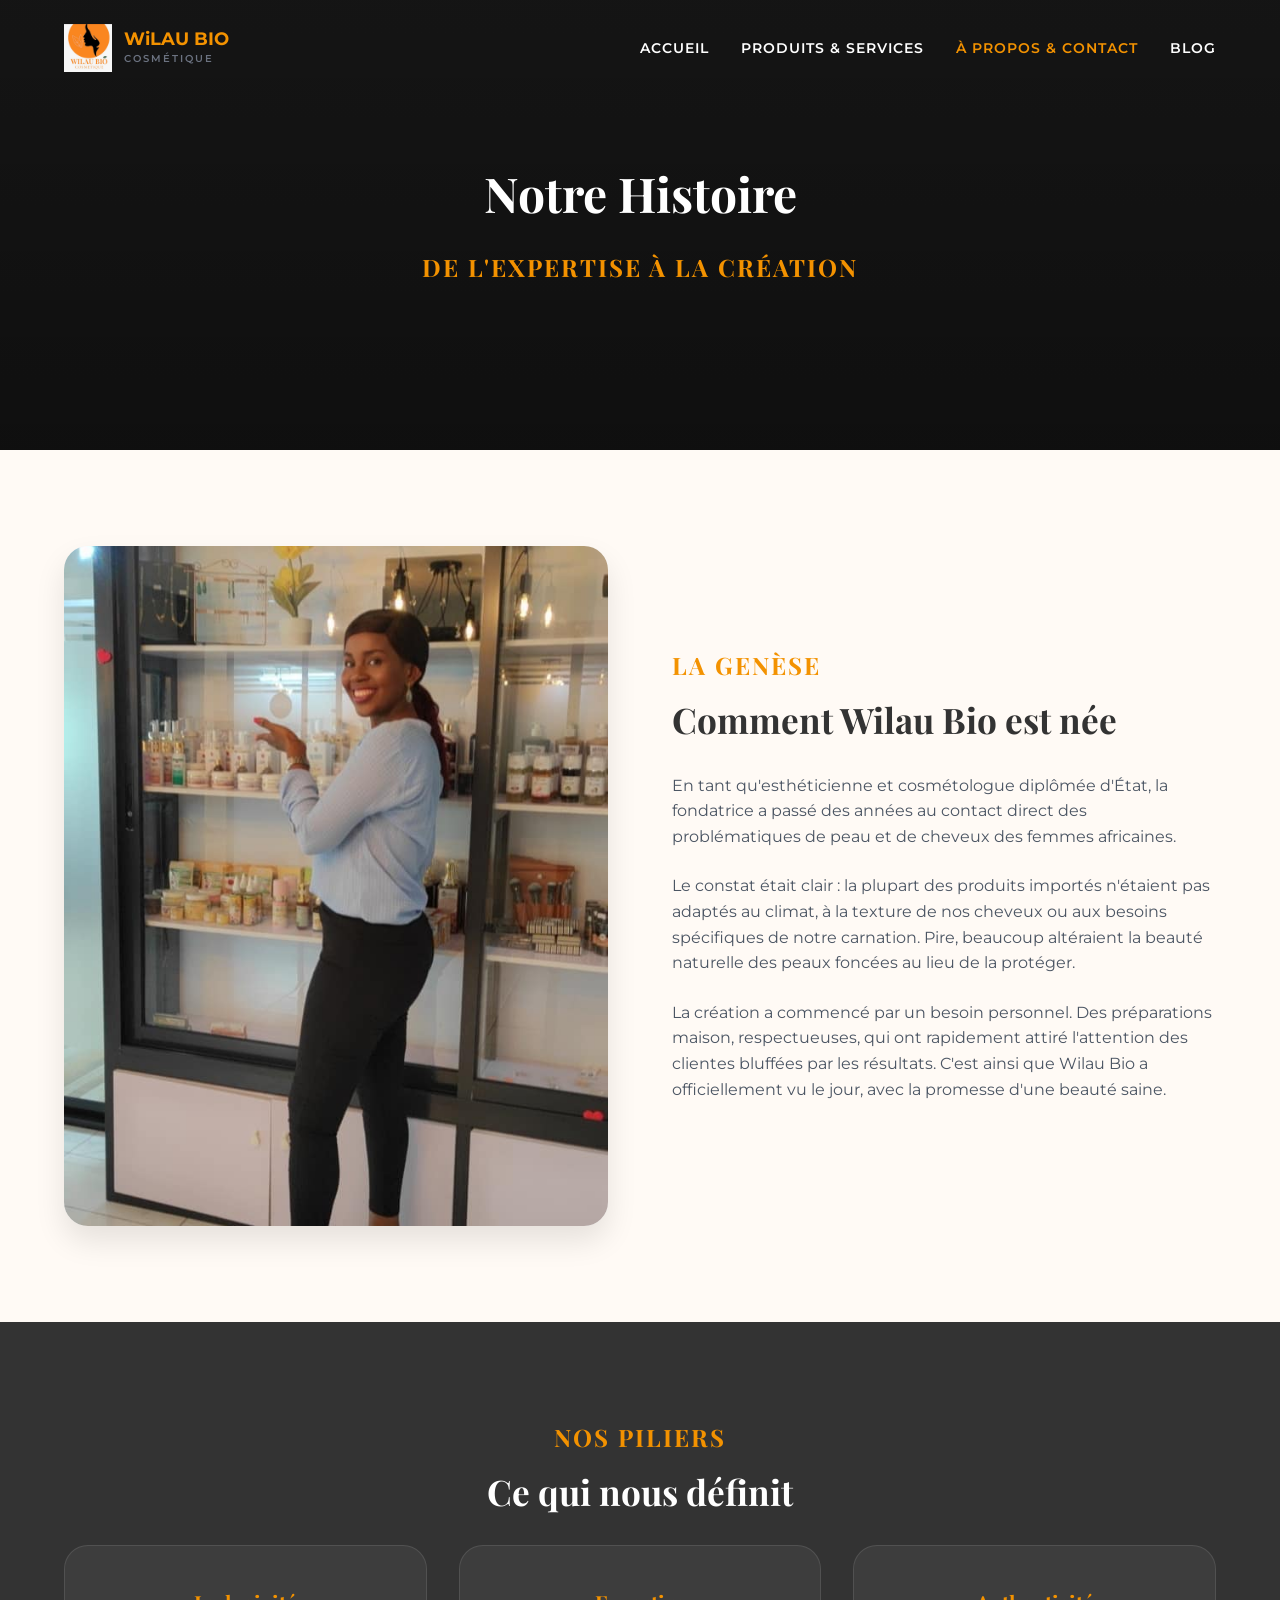
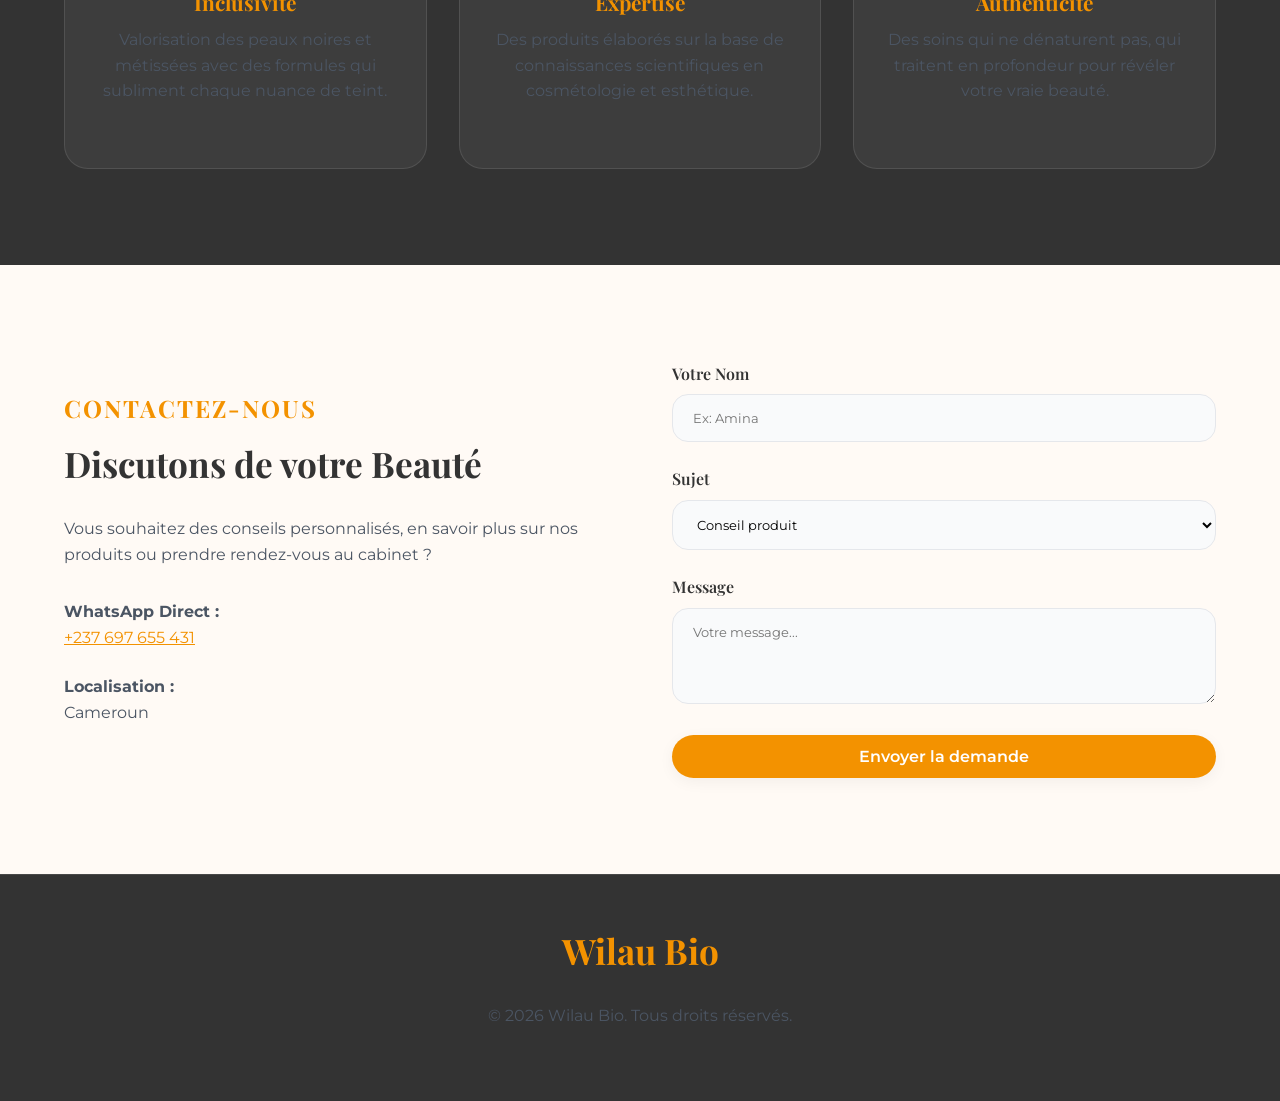
==== a-propos-contact.html @ c9c0312f "feat: refonte globale du design, ajout des bords arrondis et correction de la responsivité" ====
<!DOCTYPE html>
<html lang="fr">
<head>
    <meta charset="UTF-8">
    <meta name="viewport" content="width=device-width, initial-scale=1.0">
    <title>À propos & Contact | Wilau Bio</title>
    <link href="https://fonts.googleapis.com/css2?family=Playfair+Display:ital,wght@0,400;0,600;0,700;1,400&family=Montserrat:wght@300;400;500;600&display=swap" rel="stylesheet">
    <link rel="stylesheet" href="css/style.css">
    <link rel="stylesheet" href="css/responsive.css">
</head>
<body>
    <header class="header" id="header">
        <div class="container nav-container">
         <a href="index.html" class="logo-wrapper">
    <img src="assets/logos/logo wilau.jpg" alt="Logo WiLAU BIO" style="height: 48px; width: auto; object-fit: contain;">
    <div class="logo-text">
        <span class="logo-title">WiLAU BIO</span>
        <span class="logo-subtitle">Cosmétique</span>
    </div>
</a>
            <div class="hamburger" id="hamburger"><span></span><span></span><span></span></div>
            <nav class="nav-menu" id="nav-menu">
                <ul>
                    <li><a href="index.html">Accueil</a></li>
                    <li><a href="produits-services.html">Produits & Services</a></li>
                    <li><a href="a-propos-contact.html" class="active">À propos & Contact</a></li>
                    <li><a href="blog.html">Blog</a></li>
                </ul>
            </nav>
        </div>
    </header>

    <section class="page-banner reveal" style="background-image: linear-gradient(rgba(0,0,0,0.6), rgba(0,0,0,0.7)), url('https://images.unsplash.com/photo-1555820598-c61a5b4f2c05?q=80&w=1920&auto=format&fit=crop');">
        <div class="container center text-light">
            <h1>Notre Histoire</h1>
            <p class="accent-font gold-text">De l'Expertise à la Création</p>
        </div>
    </section>

    <section class="story-section bg-cream section-padding reveal">
        <div class="container split-layout">
            <div class="img-wrapper aspect-portrait">
                <img src="assets/images/wilau imgt.jpg" alt="Préparation de soins cosmétiques">
            </div>
            <div class="text-content">
                <span class="accent-font gold-text">La Genèse</span>
                <h2>Comment Wilau Bio est née</h2>
                <p>En tant qu'esthéticienne et cosmétologue diplômée d'État, la fondatrice a passé des années au contact direct des problématiques de peau et de cheveux des femmes africaines.</p>
                <p>Le constat était clair : la plupart des produits importés n'étaient pas adaptés au climat, à la texture de nos cheveux ou aux besoins spécifiques de notre carnation. Pire, beaucoup altéraient la beauté naturelle des peaux foncées au lieu de la protéger.</p>
                <p>La création a commencé par un besoin personnel. Des préparations maison, respectueuses, qui ont rapidement attiré l'attention des clientes bluffées par les résultats. C'est ainsi que Wilau Bio a officiellement vu le jour, avec la promesse d'une beauté saine.</p>
            </div>
        </div>
    </section>

    <section class="values-section bg-dark text-light section-padding reveal">
        <div class="container">
            <div class="section-header center">
                <span class="accent-font gold-text">Nos Piliers</span>
                <h2>Ce qui nous définit</h2>
            </div>
            <div class="grid-3 center">
                <div class="value-card">
                    <h3 class="gold-text">Inclusivité</h3>
                    <p>Valorisation des peaux noires et métissées avec des formules qui subliment chaque nuance de teint.</p>
                </div>
                <div class="value-card">
                    <h3 class="gold-text">Expertise</h3>
                    <p>Des produits élaborés sur la base de connaissances scientifiques en cosmétologie et esthétique.</p>
                </div>
                <div class="value-card">
                    <h3 class="gold-text">Authenticité</h3>
                    <p>Des soins qui ne dénaturent pas, qui traitent en profondeur pour révéler votre vraie beauté.</p>
                </div>
            </div>
        </div>
    </section>

    <section class="contact-section bg-cream section-padding reveal">
        <div class="container split-layout">
            <div class="text-content">
                <span class="accent-font gold-text">Contactez-nous</span>
                <h2>Discutons de votre Beauté</h2>
                <p>Vous souhaitez des conseils personnalisés, en savoir plus sur nos produits ou prendre rendez-vous au cabinet ?</p>
                
                <div class="contact-info mt-2">
                    <p><strong>WhatsApp Direct :</strong><br>
                    <a href="https://wa.me/237697655431?text=Bonjour%20Wilau%20Bio,%20je%20souhaite%20vous%20contacter%20pour%20en%20savoir%20plus%20sur%20vos%20produits%20et%20services." class="gold-text" target="_blank">+237 697 655 431</a></p>
                    <p><strong>Localisation :</strong><br> Cameroun</p>
                </div>
            </div>
            <div class="contact-form-ui">
                <form action="#" class="premium-form">
                    <div class="form-group">
                        <label for="name">Votre Nom</label>
                        <input type="text" id="name" placeholder="Ex: Amina" required>
                    </div>
                    <div class="form-group">
                        <label for="subject">Sujet</label>
                        <select id="subject">
                            <option>Conseil produit</option>
                            <option>Réservation de soin</option>
                            <option>Partenariat</option>
                        </select>
                    </div>
                    <div class="form-group">
                        <label for="message">Message</label>
                        <textarea id="message" rows="4" placeholder="Votre message..." required></textarea>
                    </div>
                    <button type="submit" class="btn btn-primary full-width">Envoyer la demande</button>
                </form>
            </div>
        </div>
    </section>

    <footer class="footer bg-dark">
        <div class="container center text-light">
            <h2 class="gold-text">Wilau Bio</h2>
            <p>© 2026 Wilau Bio. Tous droits réservés.</p>
        </div>
    </footer>
    <script src="js/main.js"></script>
</body>
</html>
---- css/style.css ----
/* ==========================================================================
   VARIABLES & RESET
   ========================================================================== */
:root {
    --color-dark: #333333;       /* Le gris foncé du nouveau site */
    --color-darker: #1a1a1a;
    --color-cream: #fffaf5;      /* Le fond beige très clair */
    --color-gold: #F39200;       /* L'orange principal WiLAU */
    --color-gold-hover: #e08600; 
    --color-white: #ffffff;
    --color-accent: #D4AF37;     /* Le vrai doré pour certains textes */
    
    --font-heading: 'Playfair Display', serif;
    --font-body: 'Montserrat', sans-serif;
    
    --transition: all 0.3s ease-in-out;
    --shadow-soft: 0 4px 15px rgba(0, 0, 0, 0.05);
    --shadow-strong: 0 15px 30px rgba(0, 0, 0, 0.1);
}

* { margin: 0; padding: 0; box-sizing: border-box; }

body {
    font-family: var(--font-body);
    color: var(--color-dark);
    background-color: var(--color-white);
    line-height: 1.6;
    overflow-x: hidden;
}

/* ==========================================================================
   TYPOGRAPHY & UTILITIES
   ========================================================================== */
h1, h2, h3, h4, .logo { 
    font-family: var(--font-heading); 
    font-weight: 700; 
    text-transform: none; 
    letter-spacing: normal; 
}
h1 { font-size: 3rem; margin-bottom: 1rem; }
h2 { font-size: 2.2rem; margin-bottom: 1.5rem; }
h3 { font-size: 1.3rem; margin-bottom: 0.5rem; }
p { margin-bottom: 1.5rem; font-weight: 400; color: #4b5563; }

.accent-font { 
    font-family: var(--font-heading); 
    font-size: 1.5rem; 
    text-transform: uppercase; 
    font-weight: 700; 
    letter-spacing: 2px; 
    display: block; 
    margin-bottom: 0.5rem; 
    color: var(--color-gold);
}

.gold-text { color: var(--color-gold); }
.text-light { color: var(--color-white); }
.bg-dark { background-color: var(--color-dark); }
.bg-cream { background-color: var(--color-cream); }
.center { text-align: center; }

.mt-1 { margin-top: 1rem; } .mt-2 { margin-top: 2rem; } .mt-3 { margin-top: 3rem; }
.p-2 { padding: 2rem; } .p-3 { padding: 3rem; }
.full-width { width: 100%; }

.container { width: 90%; max-width: 1200px; margin: 0 auto; }
.section-padding { padding: 6rem 0; }
.grid-2 { display: grid; grid-template-columns: repeat(2, 1fr); gap: 3rem; }
.grid-3 { display: grid; grid-template-columns: repeat(3, 1fr); gap: 2rem; }
.split-layout { display: flex; align-items: center; gap: 4rem; }
.split-layout > * { flex: 1; }
.split-layout.reverse { flex-direction: row-reverse; }

/* ==========================================================================
   IMAGE HANDLING (MODERNISÉ : Bords arrondis et ombres)
   ========================================================================== */
.img-wrapper { 
    position: relative; 
    overflow: hidden; 
    background-color: #f8fafc; 
    border-radius: 1.5rem; /* Bords très arrondis */
    box-shadow: var(--shadow-strong); /* Ombre douce et élégante */
}
.img-wrapper img { width: 100%; height: 100%; object-fit: cover; object-position: center; transition: transform 0.8s ease; }
.img-wrapper:hover img { transform: scale(1.05); } /* Zoom au survol */

.aspect-square { aspect-ratio: 1 / 1; }
.aspect-portrait { aspect-ratio: 4 / 5; }
.aspect-landscape { aspect-ratio: 16 / 9; }

/* ==========================================================================
   BUTTONS
   ========================================================================== */
.btn {
    display: inline-block; 
    padding: 12px 32px; 
    font-family: var(--font-body); 
    font-weight: 600;
    text-decoration: none; 
    font-size: 1rem; 
    transition: var(--transition);
    cursor: pointer; 
    border: none; 
    text-align: center;
    border-radius: 9999px; /* Boutons en forme de pilule */
    box-shadow: var(--shadow-soft);
}
.btn.small { padding: 8px 24px; font-size: 0.9rem; }

.btn-primary, .gold-btn { background-color: var(--color-gold); color: var(--color-white); }
.btn-primary:hover, .gold-btn:hover { background-color: var(--color-gold-hover); transform: scale(1.05); box-shadow: var(--shadow-strong); }

.btn-outline { border: 2px solid var(--color-dark); color: var(--color-dark); background: transparent; }
.btn-outline:hover { background-color: var(--color-dark); color: var(--color-white); }
.text-light .btn-outline { border-color: var(--color-white); color: var(--color-white); }
.text-light .btn-outline:hover { background-color: var(--color-white); color: var(--color-dark); }

/* ==========================================================================
   HEADER & NAVIGATION
   ========================================================================== */
.header { position: fixed; top: 0; left: 0; width: 100%; z-index: 1000; padding: 1.5rem 0; transition: var(--transition); background: transparent; }
.header.scrolled { background-color: rgba(255, 255, 255, 0.95); padding: 1rem 0; box-shadow: var(--shadow-soft); backdrop-filter: blur(10px); }
.header.scrolled .logo, .header.scrolled .nav-menu a { color: var(--color-dark); }
body:not(.bg-cream) .header:not(.scrolled) .logo, body:not(.bg-cream) .header:not(.scrolled) .nav-menu a { color: var(--color-white); }
.bg-cream .header:not(.scrolled) .logo, .bg-cream .header:not(.scrolled) .nav-menu a { color: var(--color-dark); }

.nav-container { display: flex; justify-content: space-between; align-items: center; }
.nav-menu ul { list-style: none; display: flex; gap: 2rem; }
.nav-menu a { text-decoration: none; font-size: 0.85rem; text-transform: uppercase; letter-spacing: 1px; transition: var(--transition); font-weight: 600; }
.nav-menu a:hover, .nav-menu a.active { color: var(--color-gold) !important; }

.hamburger { display: none; cursor: pointer; flex-direction: column; gap: 5px; z-index: 1001; }
.hamburger span { display: block; width: 25px; height: 2px; background-color: var(--color-gold); transition: var(--transition); }

/* ==========================================================================
   LOGO WiLAU BIO (Image + Texte)
   ========================================================================== */
.logo-wrapper { display: flex; align-items: center; gap: 12px; text-decoration: none; }
.logo-text { display: flex; flex-direction: column; justify-content: center; }
.logo-title { font-family: var(--font-body); font-weight: 700; font-size: 1.125rem; line-height: 1; color: var(--color-gold); }
.logo-subtitle { font-family: var(--font-body); font-size: 10px; text-transform: uppercase; letter-spacing: 0.2em; color: #6b7280; font-weight: 600; margin-top: 3px; }

/* ==========================================================================
   SECTIONS & CARDS (MODERNISÉES)
   ========================================================================== */
.hero, .page-banner { position: relative; display: flex; align-items: center; min-height: 100vh; background-color: var(--color-dark); overflow: hidden; }
.page-banner { min-height: 50vh; justify-content: center; background-size: cover; background-position: center; }

.hero-content { 
    width: 50%; 
    max-width: 50%; 
    padding: 0 5%; 
    z-index: 2; 
}
.hero-content h1, .hero-content p { color: var(--color-white); }
.hero-buttons { display: flex; gap: 1rem; margin-top: 2rem; }
.hero-image { position: absolute; right: 0; top: 0; width: 50%; height: 100%; border-radius: 0; }

/* Style des cartes Produits et Blog */
.product-card, .blog-card.full-shadow { 
    background: var(--color-white); 
    padding-bottom: 1.5rem; 
    text-align: center; 
    box-shadow: var(--shadow-soft); 
    transition: var(--transition); 
    border-radius: 1.5rem; /* Arrondis de la carte complète */
    overflow: hidden; /* Empêche l'image de déborder */
}
.product-card:hover, .blog-card.full-shadow:hover { 
    transform: translateY(-10px); 
    box-shadow: var(--shadow-strong); 
}
/* Annule l'arrondi en bas de l'image pour qu'elle s'intègre parfaitement à la carte */
.product-card .img-wrapper, .blog-card.full-shadow .img-wrapper { border-radius: 0; box-shadow: none; }
.product-info { padding: 1.5rem 1.5rem 0; }

/* Cartes des avis (Témoignages) */
.testimonial-card { 
    padding: 2.5rem; 
    background: var(--color-white);
    border-radius: 1.5rem;
    box-shadow: var(--shadow-soft);
    position: relative; 
    border: none;
}
.testimonial-card.with-img { padding: 0; border: none; background: transparent; box-shadow: none; }
.quote-icon { font-size: 4rem; font-family: var(--font-heading); line-height: 0; position: absolute; top: 40px; left: 20px; opacity: 0.15; color: var(--color-gold); }
.client-info h4 { margin-top: 1.5rem; font-size: 1rem; color: var(--color-gold); }
.client-info span { font-size: 0.8rem; font-style: normal; text-transform: uppercase; letter-spacing: 1px; color: #6b7280; }

/* Cartes de valeurs (sur fond noir) */
.value-card {
    background: rgba(255, 255, 255, 0.05); 
    padding: 2.5rem 1.5rem;
    border-radius: 1.5rem;
    border: 1px solid rgba(255, 255, 255, 0.1);
    transition: var(--transition);
}
.value-card:hover { background: rgba(255, 255, 255, 0.1); transform: translateY(-10px); }

/* Divers */
.cta-section { background-image: linear-gradient(rgba(10,10,10,0.8), rgba(10,10,10,0.8)), url('https://images.unsplash.com/photo-1512496015851-a90fb38ba796?q=80&w=1920&auto=format&fit=crop'); background-attachment: fixed; background-size: cover; background-position: center; }
.footer { padding: 3rem 0; border-top: 1px solid rgba(255,255,255,0.1); }
.reveal { opacity: 0; transform: translateY(40px); transition: opacity 0.8s ease-out, transform 0.8s ease-out; }
.reveal.active { opacity: 1; transform: translateY(0); }

/* ==========================================================================
   FORMULAIRE
   ========================================================================== */
.premium-form .form-group { margin-bottom: 1.5rem; text-align: left; }
.premium-form label { display: block; margin-bottom: 0.5rem; font-family: var(--font-heading); font-size: 1rem; font-weight: 600; color: var(--color-dark); }
.premium-form input, .premium-form select, .premium-form textarea { width: 100%; padding: 15px 20px; border: 1px solid #e5e7eb; border-radius: 1rem; background: #f9fafb; font-family: var(--font-body); transition: var(--transition); }
.premium-form input:focus, .premium-form textarea:focus { border-color: var(--color-gold); box-shadow: 0 0 0 3px rgba(243, 146, 0, 0.2); outline: none; background: var(--color-white); }
---- css/responsive.css ----
/* ==========================================================================
   RESPONSIVE DESIGN (Tablets & Mobiles)
   ========================================================================== */

/* Tablets */
@media (max-width: 992px) {
    .split-layout, .split-layout.reverse { flex-direction: column; text-align: center; }
    .split-layout .img-wrapper { width: 100%; }
    
    .grid-3 { grid-template-columns: repeat(2, 1fr); }
    .hero { min-height: 80vh; flex-direction: column; justify-content: center; text-align: center; }
    .hero-image { 
    position: absolute; 
    right: 0; 
    top: 0; 
    width: 50%; 
    height: 100%; 
    border-radius: 4rem 0 0 4rem; /* Gros arrondi très élégant uniquement du côté gauche */
    box-shadow: -15px 0 30px rgba(0, 0, 0, 0.3); /* Ombre qui donne du relief sur la partie noire */
}
    .hero-content { padding: 3rem 5%; }
    .hero-buttons { justify-content: center; }
}

/* Mobiles */
@media (max-width: 768px) {
    h1 { font-size: 2.2rem; }
    h2 { font-size: 1.8rem; }
    .accent-font { font-size: 2rem; }
    .section-padding { padding: 4rem 0; }

    .grid-2, .grid-3 { grid-template-columns: 1fr; gap: 2rem; }

    .hero-buttons { flex-direction: column; }
    
    /* Mobile Menu */
    .hamburger { display: flex; }
    .nav-menu { position: fixed; top: 0; right: -100%; width: 80%; max-width: 300px; height: 100vh; background-color: var(--color-dark); padding-top: 8rem; transition: var(--transition); box-shadow: -5px 0 15px rgba(0,0,0,0.5); }
    .nav-menu.active { right: 0; }
    .nav-menu ul { flex-direction: column; align-items: center; gap: 2rem; }
    .nav-menu a { color: var(--color-white) !important; font-size: 1.1rem; }

    /* Hamburger Animation */
    .hamburger.active span:nth-child(1) { transform: translateY(7px) rotate(45deg); }
    .hamburger.active span:nth-child(2) { opacity: 0; }
    .hamburger.active span:nth-child(3) { transform: translateY(-7px) rotate(-45deg); }
    
    /* Ensure header background handles mobile menu visibility */
    .header .logo { position: relative; z-index: 1002; }
    .header .hamburger { position: relative; z-index: 1002; }
}/* Tablets */
@media (max-width: 992px) {
    /* Garde tes autres règles existantes ici (comme .split-layout, .grid-3, etc.) */
    
    /* NOUVEAU CODE POUR L'EN-TÊTE (HERO) */
    .hero { 
        min-height: auto; 
        flex-direction: column; 
    }
    .hero-image { 
        position: relative; 
        width: 100%; 
        height: 50vh; 
        order: -1; 
        border-radius: 0 0 2rem 2rem; /* Bel arrondi en bas pour mobile */
        box-shadow: none;
    }
    .hero-content { 
        width: 100%; 
        max-width: 100%; /* Force le texte à prendre toute la largeur sur mobile */
        padding: 3rem 5% 5rem 5%; 
        text-align: center; 
    }
    .hero-buttons { 
        justify-content: center; 
    }
}
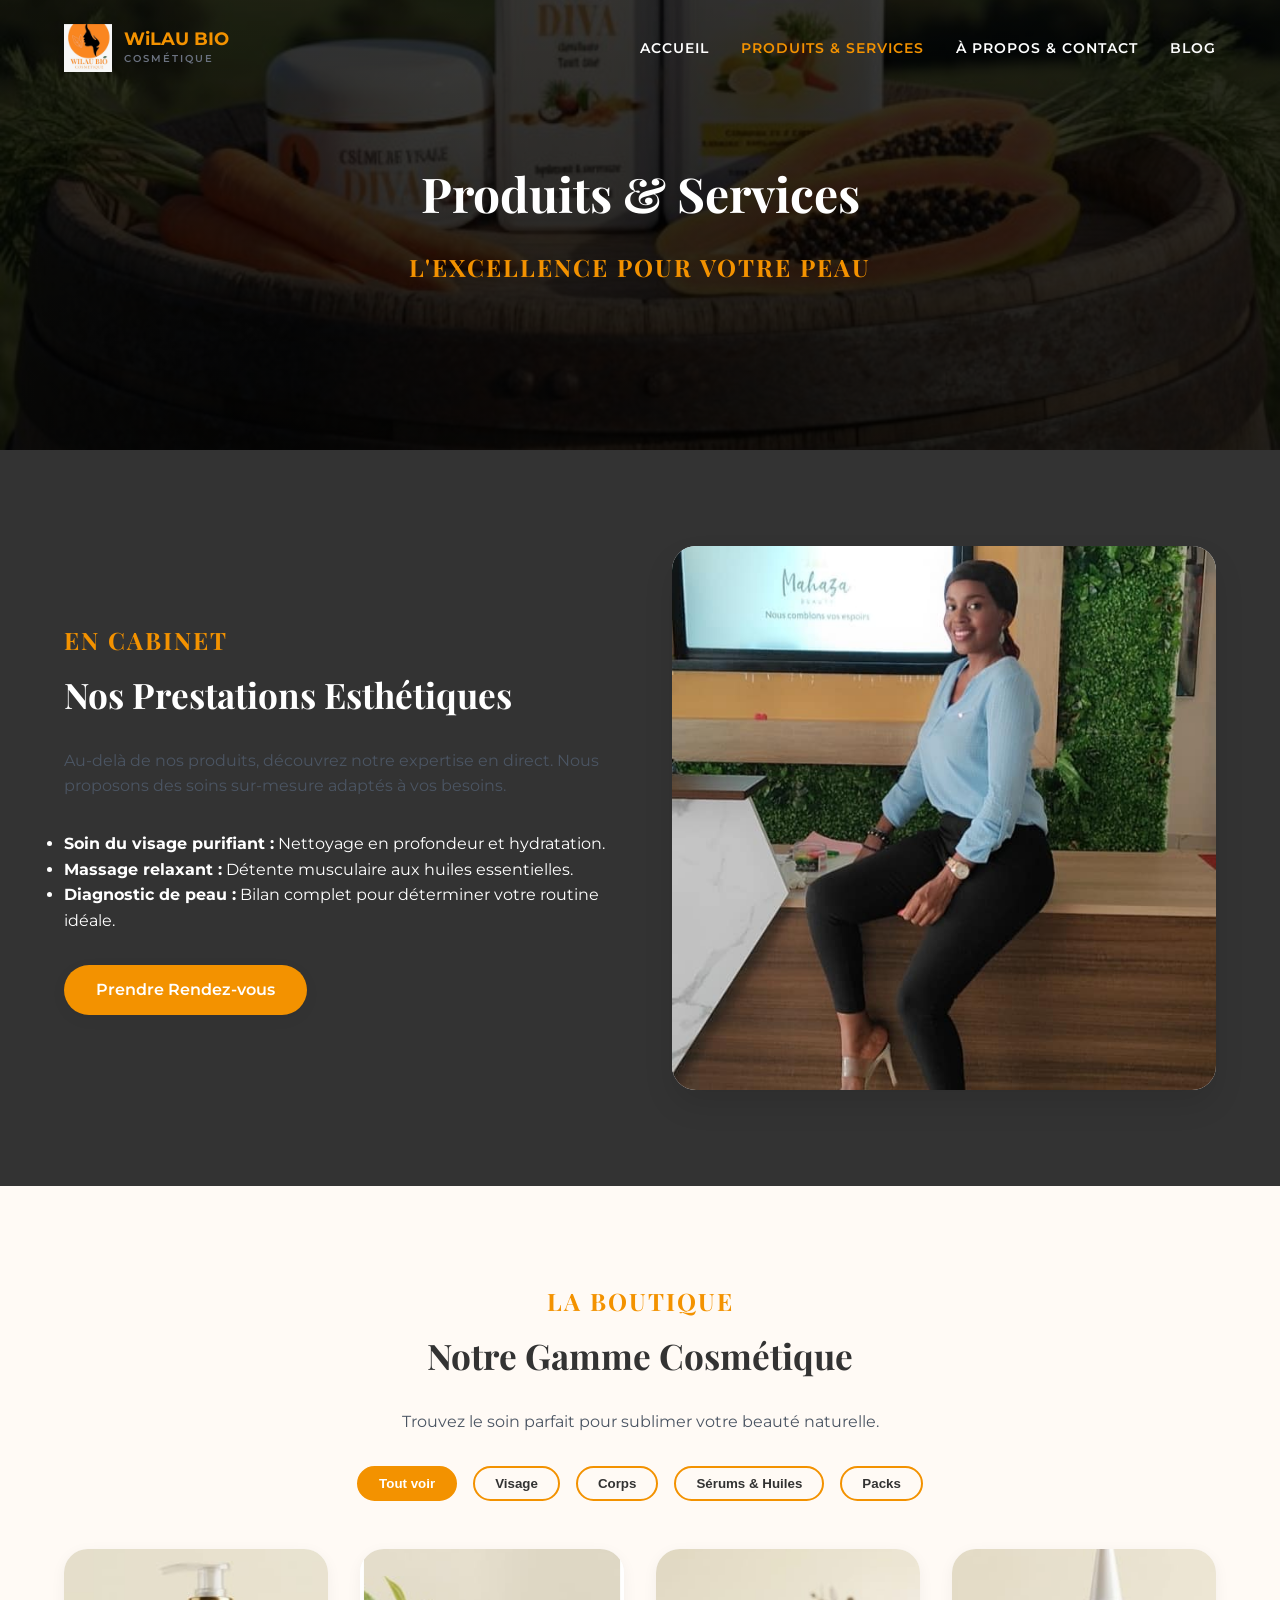
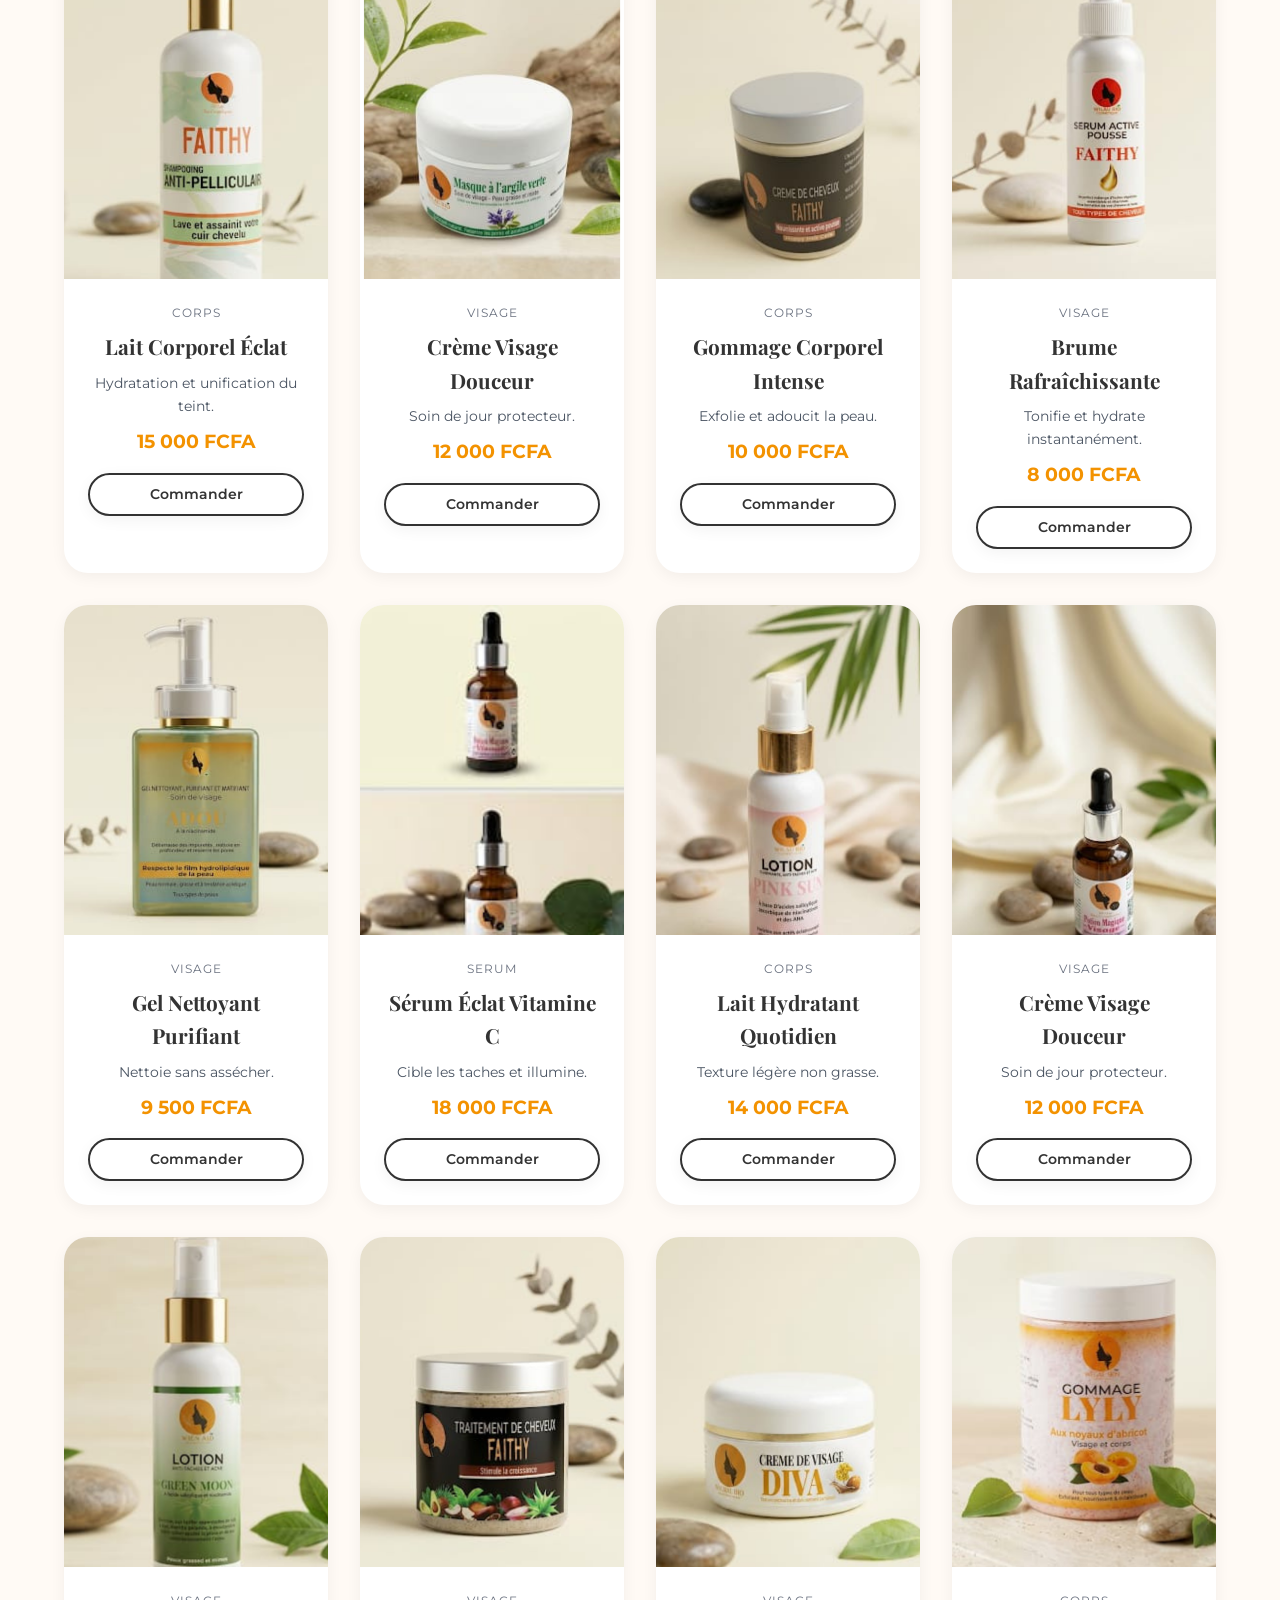
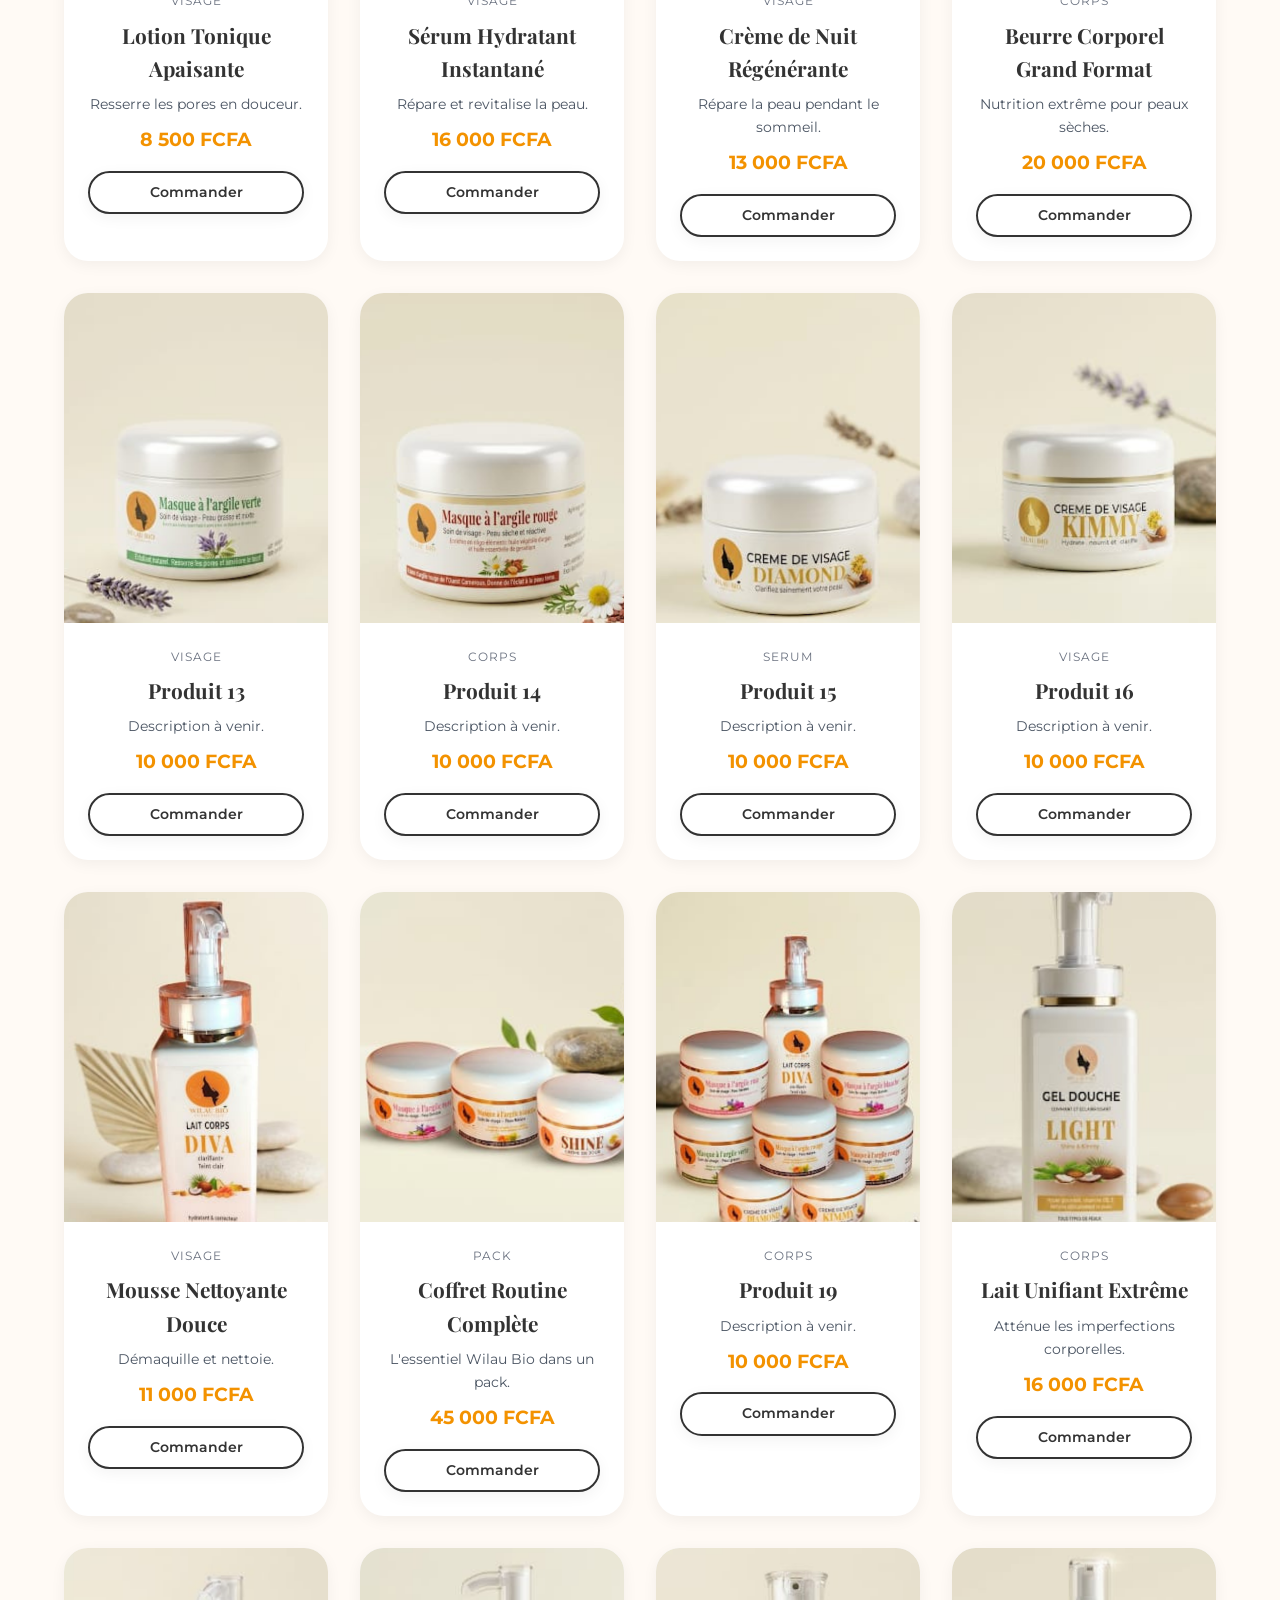
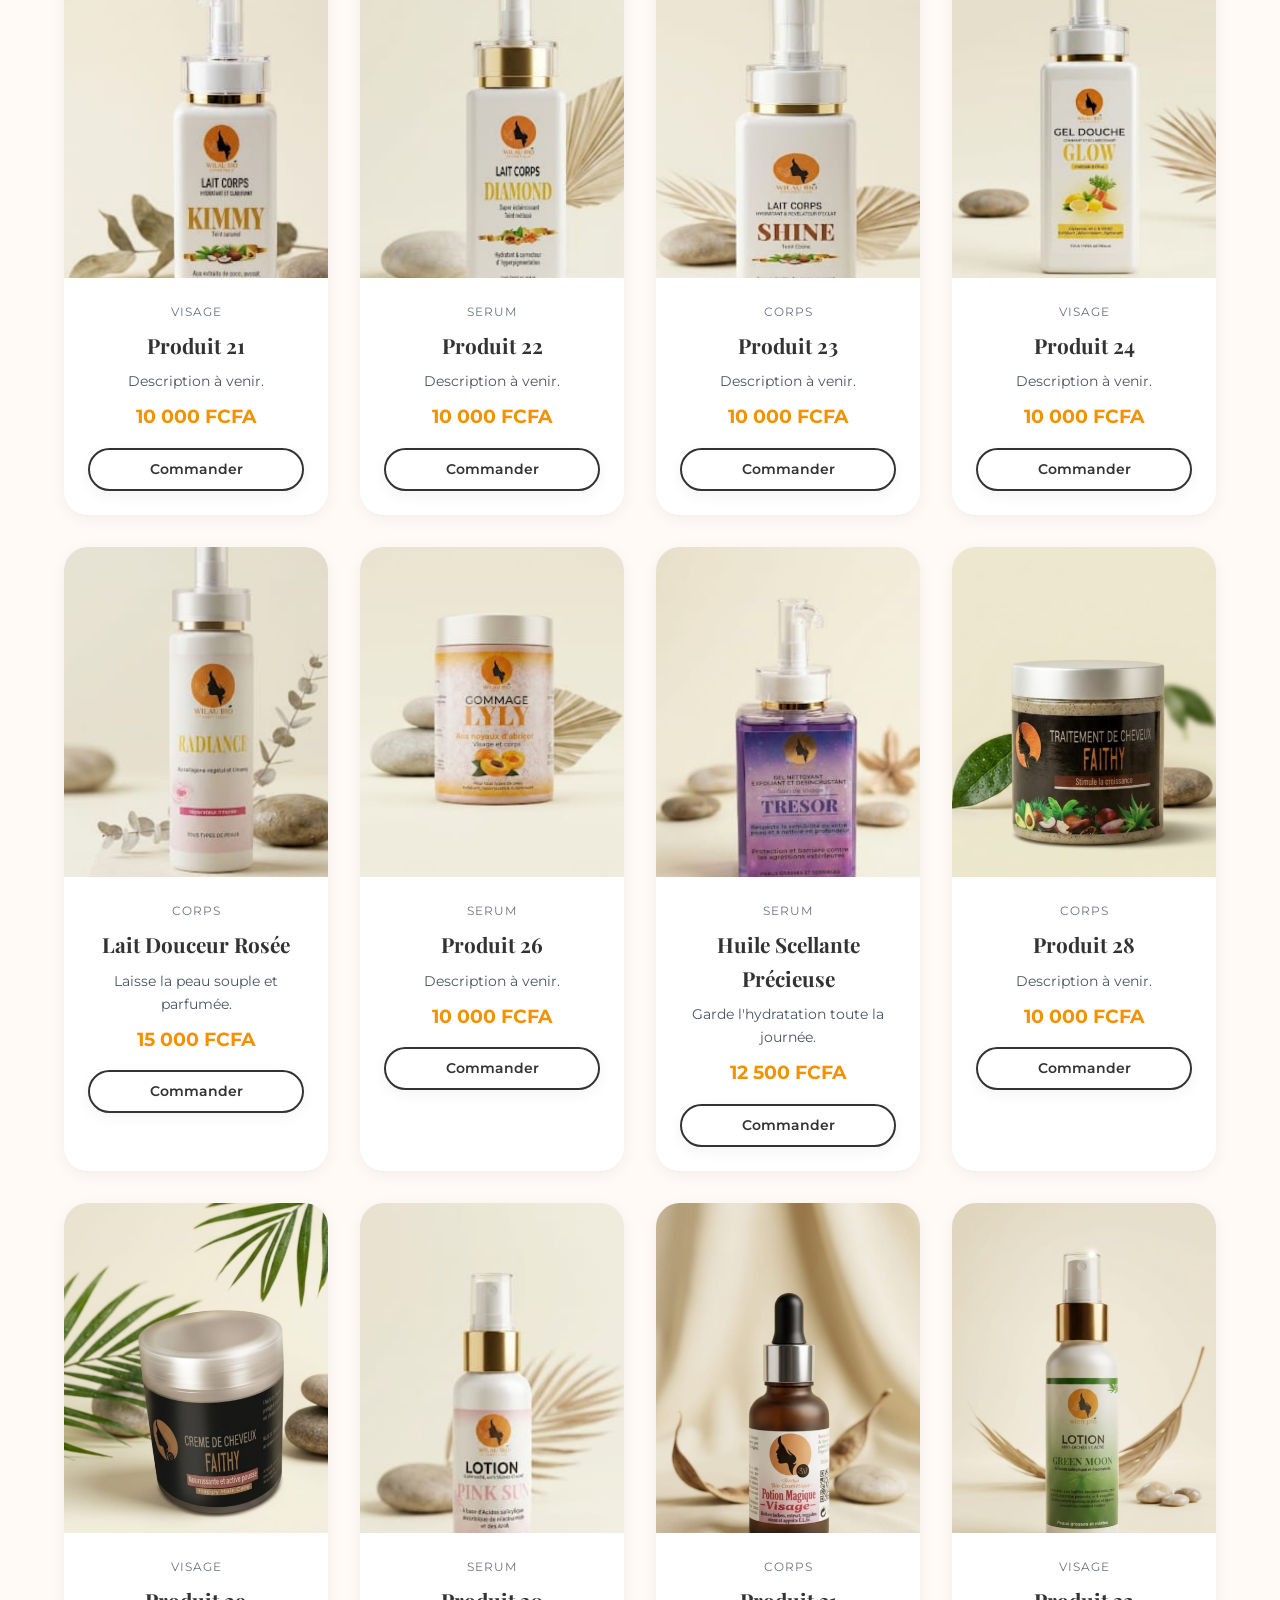
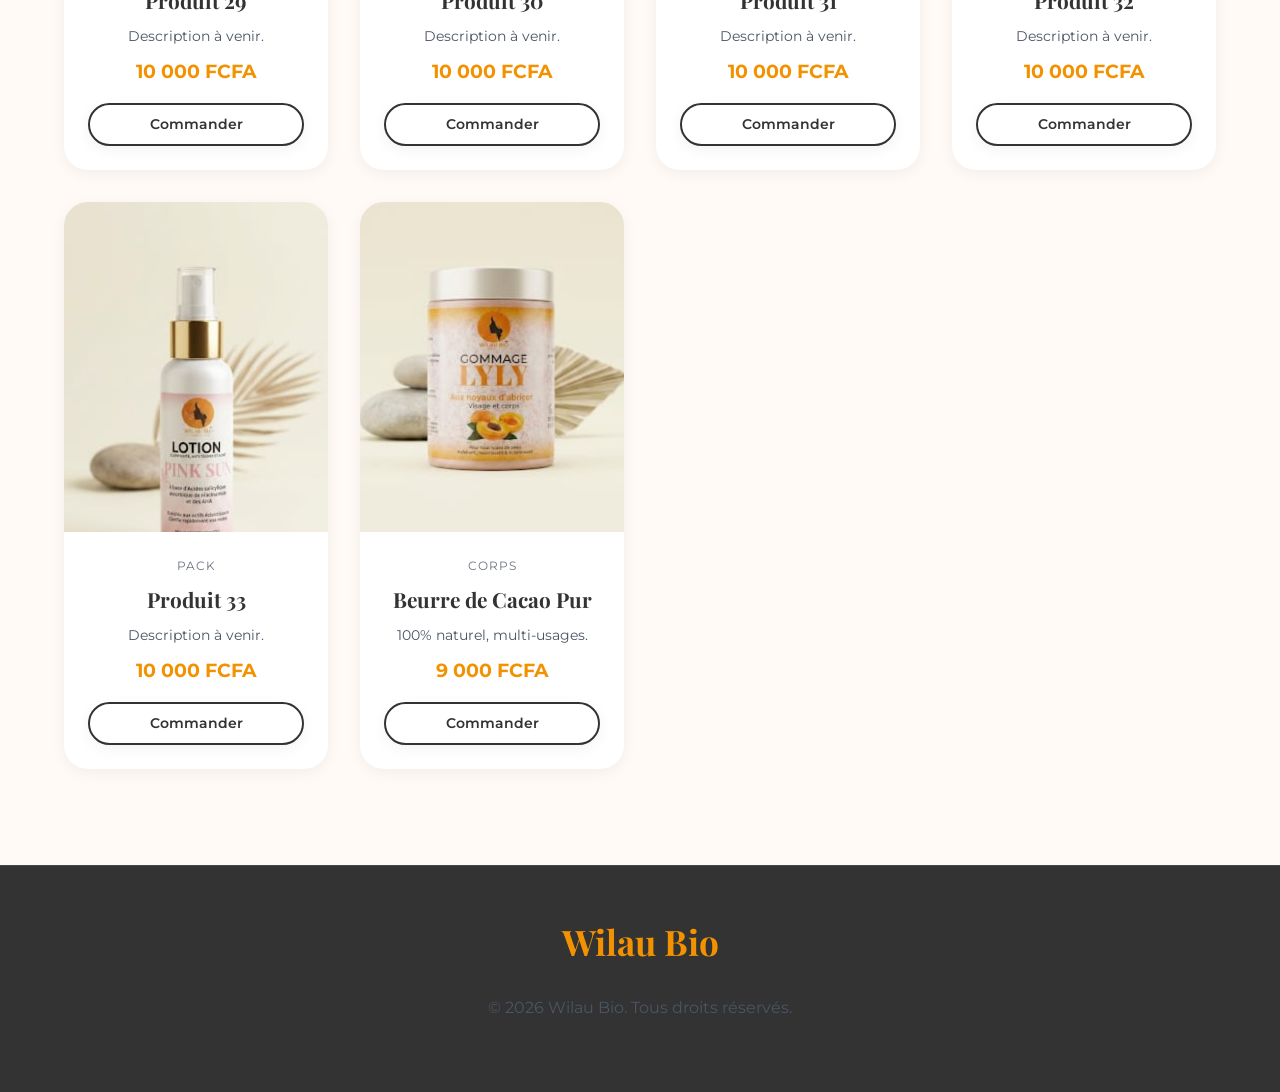
==== commit ec14b683: "Version 2.0 : Intégration complète du site Wilau Bio et catalogue dynamique" ====
--- a/a-propos-contact.html
+++ b/a-propos-contact.html
@@ -3,7 +3,7 @@
 <head>
     <meta charset="UTF-8">
     <meta name="viewport" content="width=device-width, initial-scale=1.0">
-    <title>À propos & Contact | Wilau Bio</title>
+    <title>Produits & Services | Wilau Bio</title>
     <link href="https://fonts.googleapis.com/css2?family=Playfair+Display:ital,wght@0,400;0,600;0,700;1,400&family=Montserrat:wght@300;400;500;600&display=swap" rel="stylesheet">
     <link rel="stylesheet" href="css/style.css">
     <link rel="stylesheet" href="css/responsive.css">
@@ -11,104 +11,69 @@
 <body>
     <header class="header" id="header">
         <div class="container nav-container">
-         <a href="index.html" class="logo-wrapper">
-    <img src="assets/logos/logo wilau.jpg" alt="Logo WiLAU BIO" style="height: 48px; width: auto; object-fit: contain;">
-    <div class="logo-text">
-        <span class="logo-title">WiLAU BIO</span>
-        <span class="logo-subtitle">Cosmétique</span>
-    </div>
-</a>
+            <a href="index.html" class="logo-wrapper">
+                <img src="assets/logos/logo wilau.jpg" alt="Logo WiLAU BIO" style="height: 48px; width: auto; object-fit: contain;">
+                <div class="logo-text">
+                    <span class="logo-title">WiLAU BIO</span>
+                    <span class="logo-subtitle">Cosmétique</span>
+                </div>
+            </a>
             <div class="hamburger" id="hamburger"><span></span><span></span><span></span></div>
             <nav class="nav-menu" id="nav-menu">
                 <ul>
                     <li><a href="index.html">Accueil</a></li>
-                    <li><a href="produits-services.html">Produits & Services</a></li>
-                    <li><a href="a-propos-contact.html" class="active">À propos & Contact</a></li>
+                    <li><a href="produit-services.html" class="active">Produits & Services</a></li>
+                    <li><a href="a-propos-contact.html">À propos & Contact</a></li>
                     <li><a href="blog.html">Blog</a></li>
                 </ul>
             </nav>
         </div>
     </header>
 
-    <section class="page-banner reveal" style="background-image: linear-gradient(rgba(0,0,0,0.6), rgba(0,0,0,0.7)), url('https://images.unsplash.com/photo-1555820598-c61a5b4f2c05?q=80&w=1920&auto=format&fit=crop');">
+    <section class="page-banner reveal" style="background-image: linear-gradient(rgba(0,0,0,0.6), rgba(0,0,0,0.6)), url('assets/images/wilau img 5.jpg');">
         <div class="container center text-light">
-            <h1>Notre Histoire</h1>
-            <p class="accent-font gold-text">De l'Expertise à la Création</p>
+            <h1>Produits & Services</h1>
+            <p class="accent-font gold-text">L'Excellence pour votre Peau</p>
         </div>
     </section>
 
-    <section class="story-section bg-cream section-padding reveal">
+    <section class="services-block bg-dark text-light section-padding reveal">
         <div class="container split-layout">
-            <div class="img-wrapper aspect-portrait">
-                <img src="assets/images/wilau imgt.jpg" alt="Préparation de soins cosmétiques">
+            <div class="text-content">
+                <span class="accent-font gold-text">En Cabinet</span>
+                <h2>Nos Prestations Esthétiques</h2>
+                <p>Au-delà de nos produits, découvrez notre expertise en direct. Nous proposons des soins sur-mesure adaptés à vos besoins.</p>
+                <ul class="services-list mt-2">
+                    <li><strong>Soin du visage purifiant :</strong> Nettoyage en profondeur et hydratation.</li>
+                    <li><strong>Massage relaxant :</strong> Détente musculaire aux huiles essentielles.</li>
+                    <li><strong>Diagnostic de peau :</strong> Bilan complet pour déterminer votre routine idéale.</li>
+                </ul>
+                <a href="https://wa.me/237697655431?text=Bonjour%20Wilau%20Bio,%20je%20souhaite%20r%C3%A9server%20un%20soin%20en%20cabinet." target="_blank" class="btn btn-primary gold-btn mt-2">Prendre Rendez-vous</a>
             </div>
-            <div class="text-content">
-                <span class="accent-font gold-text">La Genèse</span>
-                <h2>Comment Wilau Bio est née</h2>
-                <p>En tant qu'esthéticienne et cosmétologue diplômée d'État, la fondatrice a passé des années au contact direct des problématiques de peau et de cheveux des femmes africaines.</p>
-                <p>Le constat était clair : la plupart des produits importés n'étaient pas adaptés au climat, à la texture de nos cheveux ou aux besoins spécifiques de notre carnation. Pire, beaucoup altéraient la beauté naturelle des peaux foncées au lieu de la protéger.</p>
-                <p>La création a commencé par un besoin personnel. Des préparations maison, respectueuses, qui ont rapidement attiré l'attention des clientes bluffées par les résultats. C'est ainsi que Wilau Bio a officiellement vu le jour, avec la promesse d'une beauté saine.</p>
+            <div class="img-wrapper aspect-square">
+                <img src="assets/images/wilau timg.jpg" alt="Soins en cabinet">
             </div>
         </div>
     </section>
 
-    <section class="values-section bg-dark text-light section-padding reveal">
+    <section class="products-catalog bg-cream section-padding">
         <div class="container">
             <div class="section-header center">
-                <span class="accent-font gold-text">Nos Piliers</span>
-                <h2>Ce qui nous définit</h2>
+                <span class="accent-font gold-text">La Boutique</span>
+                <h2>Notre Gamme Cosmétique</h2>
+                <p>Trouvez le soin parfait pour sublimer votre beauté naturelle.</p>
             </div>
-            <div class="grid-3 center">
-                <div class="value-card">
-                    <h3 class="gold-text">Inclusivité</h3>
-                    <p>Valorisation des peaux noires et métissées avec des formules qui subliment chaque nuance de teint.</p>
-                </div>
-                <div class="value-card">
-                    <h3 class="gold-text">Expertise</h3>
-                    <p>Des produits élaborés sur la base de connaissances scientifiques en cosmétologie et esthétique.</p>
-                </div>
-                <div class="value-card">
-                    <h3 class="gold-text">Authenticité</h3>
-                    <p>Des soins qui ne dénaturent pas, qui traitent en profondeur pour révéler votre vraie beauté.</p>
-                </div>
+
+            <div class="filters center mt-2" id="product-filters">
+                <button class="filter-btn active" data-filter="all">Tout voir</button>
+                <button class="filter-btn" data-filter="visage">Visage</button>
+                <button class="filter-btn" data-filter="corps">Corps</button>
+                <button class="filter-btn" data-filter="serum">Sérums & Huiles</button>
+                <button class="filter-btn" data-filter="pack">Packs</button>
             </div>
-        </div>
-    </section>
 
-    <section class="contact-section bg-cream section-padding reveal">
-        <div class="container split-layout">
-            <div class="text-content">
-                <span class="accent-font gold-text">Contactez-nous</span>
-                <h2>Discutons de votre Beauté</h2>
-                <p>Vous souhaitez des conseils personnalisés, en savoir plus sur nos produits ou prendre rendez-vous au cabinet ?</p>
-                
-                <div class="contact-info mt-2">
-                    <p><strong>WhatsApp Direct :</strong><br>
-                    <a href="https://wa.me/237697655431?text=Bonjour%20Wilau%20Bio,%20je%20souhaite%20vous%20contacter%20pour%20en%20savoir%20plus%20sur%20vos%20produits%20et%20services." class="gold-text" target="_blank">+237 697 655 431</a></p>
-                    <p><strong>Localisation :</strong><br> Cameroun</p>
-                </div>
-            </div>
-            <div class="contact-form-ui">
-                <form action="#" class="premium-form">
-                    <div class="form-group">
-                        <label for="name">Votre Nom</label>
-                        <input type="text" id="name" placeholder="Ex: Amina" required>
-                    </div>
-                    <div class="form-group">
-                        <label for="subject">Sujet</label>
-                        <select id="subject">
-                            <option>Conseil produit</option>
-                            <option>Réservation de soin</option>
-                            <option>Partenariat</option>
-                        </select>
-                    </div>
-                    <div class="form-group">
-                        <label for="message">Message</label>
-                        <textarea id="message" rows="4" placeholder="Votre message..." required></textarea>
-                    </div>
-                    <button type="submit" class="btn btn-primary full-width">Envoyer la demande</button>
-                </form>
-            </div>
+            <div class="grid-4 mt-3" id="products-grid"></div>
+            
         </div>
     </section>
 
@@ -118,6 +83,7 @@
             <p>© 2026 Wilau Bio. Tous droits réservés.</p>
         </div>
     </footer>
+
     <script src="js/main.js"></script>
 </body>
 </html>
--- a/css/style.css
+++ b/css/style.css
@@ -199,7 +199,22 @@
 .value-card:hover { background: rgba(255, 255, 255, 0.1); transform: translateY(-10px); }
 
 /* Divers */
-.cta-section { background-image: linear-gradient(rgba(10,10,10,0.8), rgba(10,10,10,0.8)), url('https://images.unsplash.com/photo-1512496015851-a90fb38ba796?q=80&w=1920&auto=format&fit=crop'); background-attachment: fixed; background-size: cover; background-position: center; }
+.cta-section { 
+    /* 1. Ajoute le nom de ton image entre les guillemets ci-dessous */
+    background-image: linear-gradient(rgba(0, 0, 0, 0.6), rgba(0, 0, 0, 0.6)), url("assets/images/wilau img 1.jpg"); 
+    
+    background-attachment: fixed; 
+    background-size: cover; 
+    background-position: center;
+    padding: 100px 0; /* Ajoute un peu d'espace pour voir l'image */
+    color: #ffffff;   /* Force le texte en blanc */
+    text-align: center;
+}
+
+/* Force aussi le paragraphe qui était gris dans ta capture */
+.cta-section p {
+    color: #ffffff !important;
+}
 .footer { padding: 3rem 0; border-top: 1px solid rgba(255,255,255,0.1); }
 .reveal { opacity: 0; transform: translateY(40px); transition: opacity 0.8s ease-out, transform 0.8s ease-out; }
 .reveal.active { opacity: 1; transform: translateY(0); }
@@ -210,4 +225,110 @@
 .premium-form .form-group { margin-bottom: 1.5rem; text-align: left; }
 .premium-form label { display: block; margin-bottom: 0.5rem; font-family: var(--font-heading); font-size: 1rem; font-weight: 600; color: var(--color-dark); }
 .premium-form input, .premium-form select, .premium-form textarea { width: 100%; padding: 15px 20px; border: 1px solid #e5e7eb; border-radius: 1rem; background: #f9fafb; font-family: var(--font-body); transition: var(--transition); }
-.premium-form input:focus, .premium-form textarea:focus { border-color: var(--color-gold); box-shadow: 0 0 0 3px rgba(243, 146, 0, 0.2); outline: none; background: var(--color-white); }+.premium-form input:focus, .premium-form textarea:focus { border-color: var(--color-gold); box-shadow: 0 0 0 3px rgba(243, 146, 0, 0.2); outline: none; background: var(--color-white); }
+/* ==========================================================================
+   BANNER - NOTRE HISTOIRE
+   ========================================================================== */
+.notre-histoire {
+    color: var(--color-white);
+}
+
+.notre-histoire h1 {
+    color: var(--color-white);
+}
+
+.notre-histoire p {
+    color: var(--color-white);
+}
+
+/* Style du bandeau */
+.page-banner {
+    position: relative;
+    display: flex;
+    align-items: center;
+    justify-content: center;
+    min-height: 50vh;
+    background-size: cover;
+    background-position: center;
+    background-repeat: no-repeat;
+    text-align: center;
+}
+
+/* Effet d'assombrissement supplémentaire si nécessaire */
+.page-banner::before {
+    content: "";
+    position: absolute;
+    inset: 0;
+    background: linear-gradient(rgba(0,0,0,0.4), rgba(0,0,0,0.6));
+    z-index: 1;
+}
+
+.page-banner .container {
+    position: relative;
+    z-index: 2;
+}/* Grille pour le catalogue (4 colonnes sur desktop) */
+.grid-4 { display: grid; grid-template-columns: repeat(4, 1fr); gap: 2rem; }
+
+@media (max-width: 1024px) { .grid-4 { grid-template-columns: repeat(3, 1fr); } }
+@media (max-width: 768px) { .grid-4 { grid-template-columns: repeat(2, 1fr); } }
+/* ==========================================================================
+   AJUSTEMENTS MOBILE (2 colonnes pour le catalogue)
+   ========================================================================== */
+@media (max-width: 500px) { 
+    /* On force 2 colonnes et on réduit l'espacement */
+    .grid-4 { 
+        grid-template-columns: repeat(2, 1fr); 
+        gap: 1rem; 
+    } 
+    
+    /* On compacte l'intérieur de la carte pour que ça respire */
+    .product-info {
+        padding: 1rem 0.5rem 0; 
+    }
+    
+    .product-category {
+        font-size: 0.65rem;
+    }
+    
+    .product-info h3 {
+        font-size: 0.85rem; 
+        margin-bottom: 0.3rem;
+        line-height: 1.2;
+    }
+    
+    /* On masque la description sur mobile pour aller droit au but (très courant en e-commerce) */
+    .product-info p {
+        display: none; 
+    }
+    
+    .product-price {
+        font-size: 0.95rem;
+        margin: 0.2rem 0 0.8rem;
+    }
+    
+    .btn.small {
+        padding: 8px 10px;
+        font-size: 0.75rem;
+    }
+}
+
+/* Style des boutons de filtres */
+.filters { display: flex; justify-content: center; flex-wrap: wrap; gap: 1rem; margin-bottom: 3rem; }
+.filter-btn {
+    background: transparent;
+    border: 2px solid var(--color-gold);
+    color: var(--color-dark);
+    padding: 8px 20px;
+    border-radius: 50px;
+    cursor: pointer;
+    font-weight: 600;
+    transition: var(--transition);
+}
+.filter-btn:hover, .filter-btn.active {
+    background: var(--color-gold);
+    color: var(--color-white);
+}
+
+/* Ajustement pour le prix sur les cartes */
+.product-price { font-size: 1.2rem; font-weight: 700; color: var(--color-gold); margin: 0.5rem 0 1rem; }
+.product-category { font-size: 0.75rem; text-transform: uppercase; letter-spacing: 1px; color: #6b7280; display: block; margin-bottom: 0.5rem; }
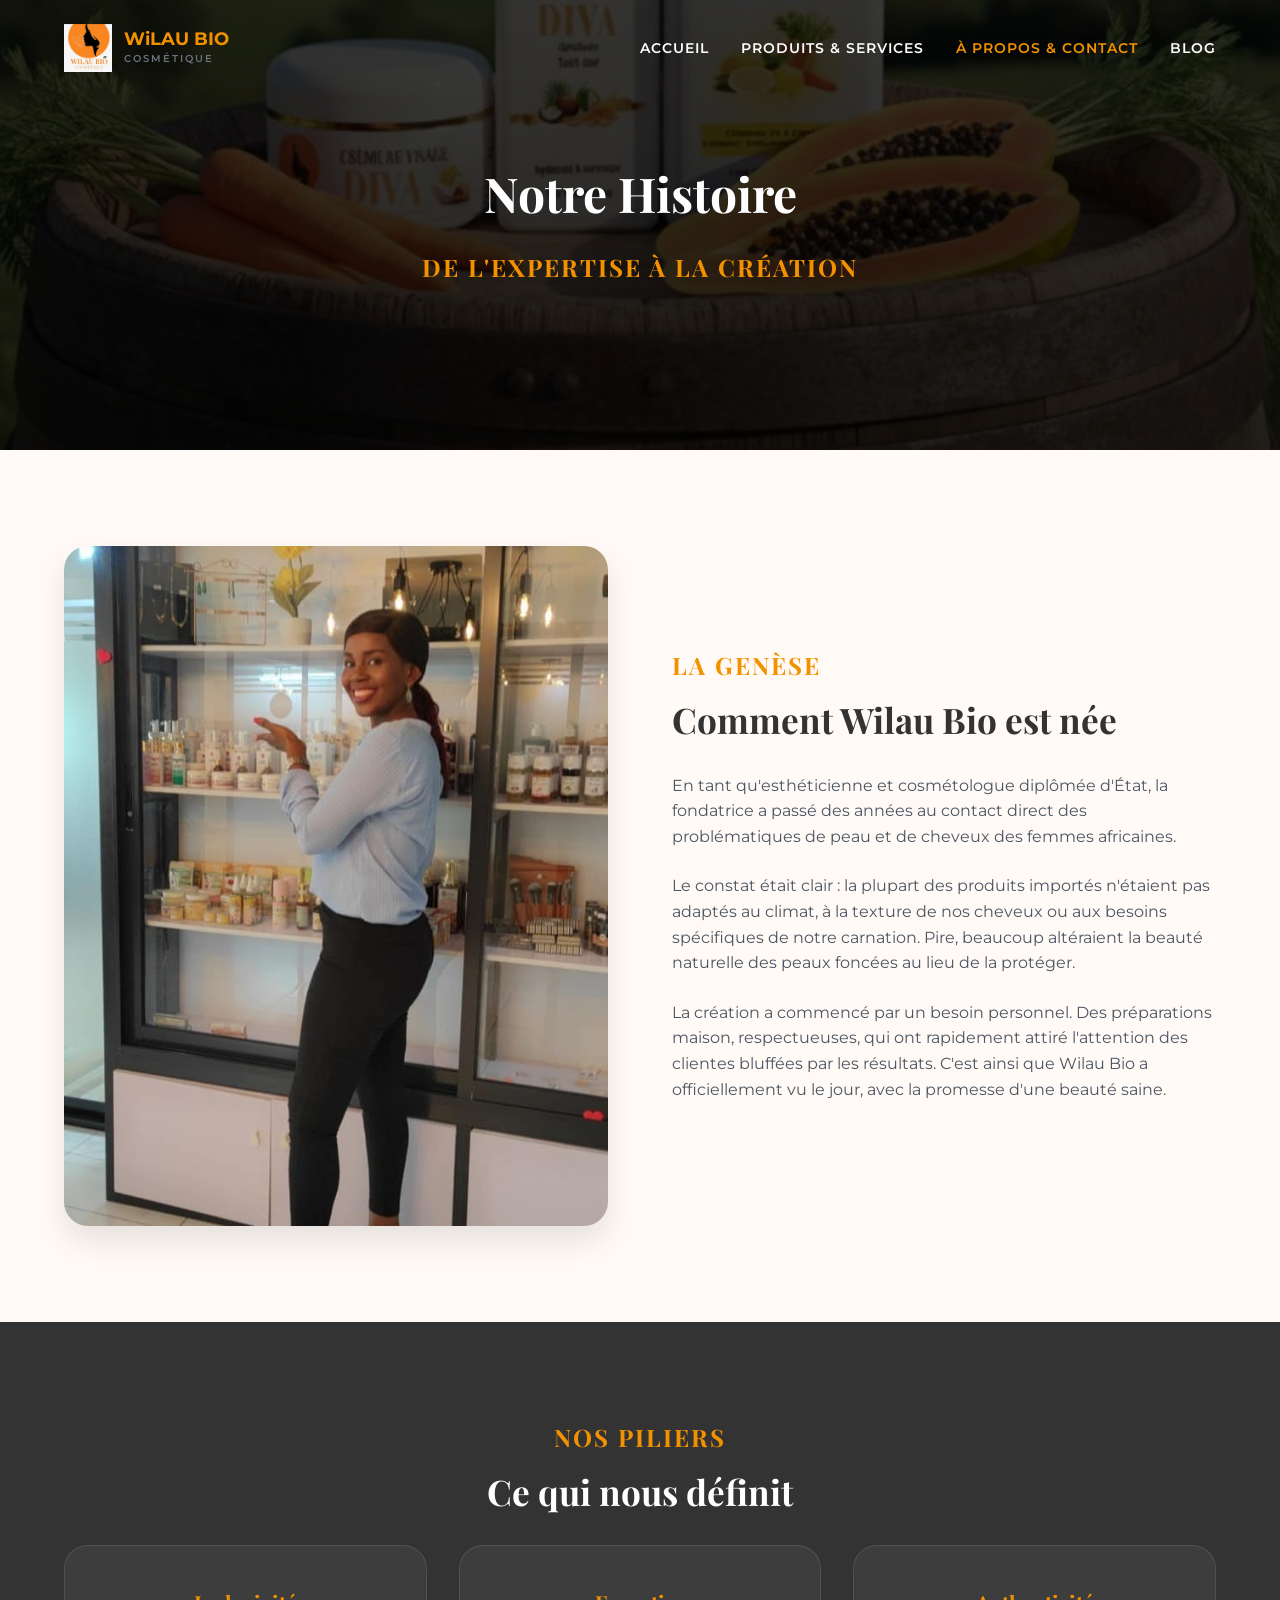
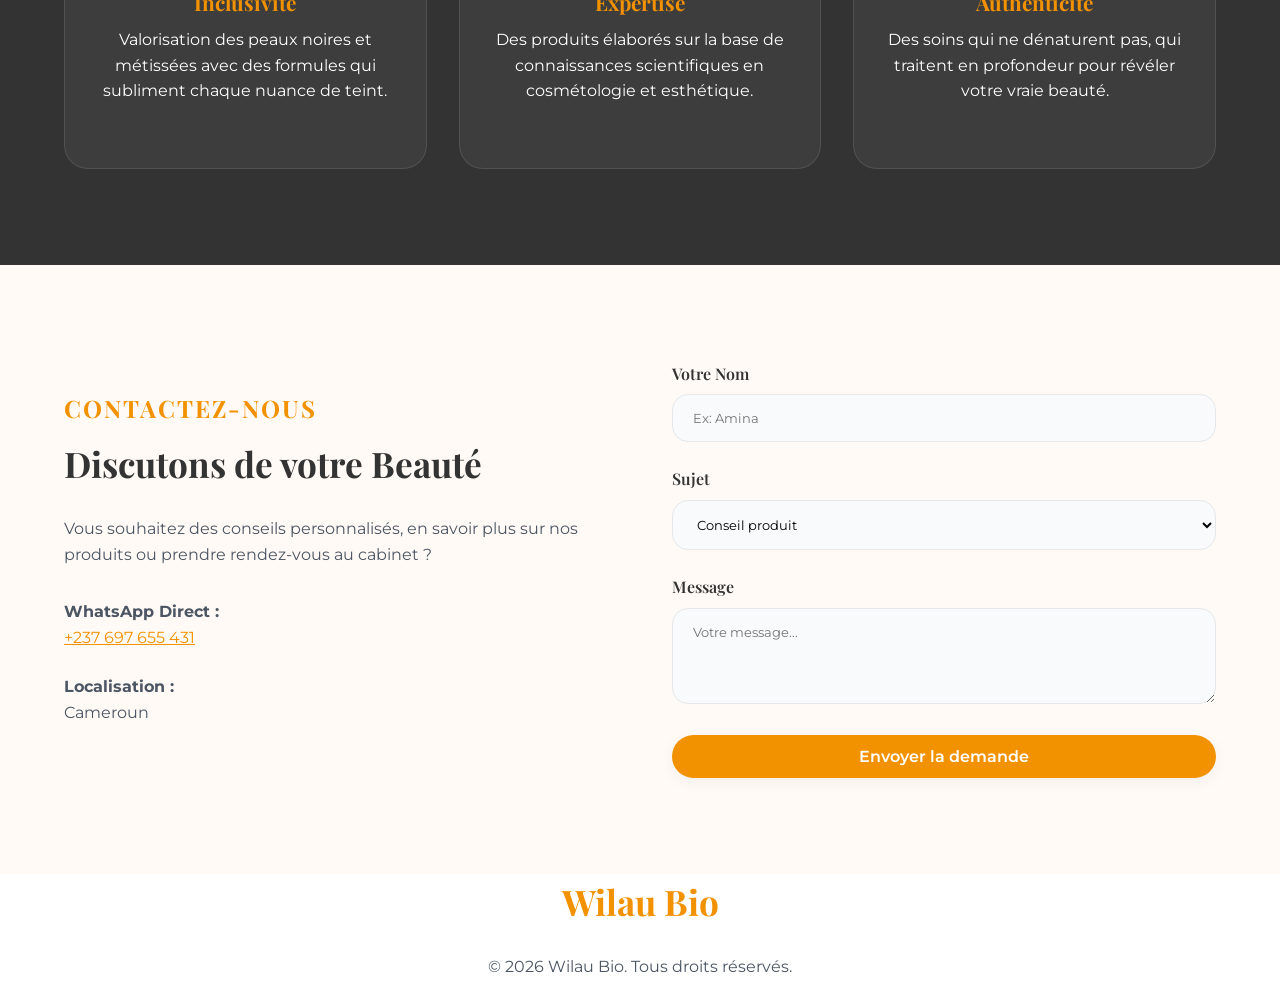
==== commit 3a563447: "une version bien ameliorer du site apres la 2.0" ====
--- a/a-propos-contact.html
+++ b/a-propos-contact.html
@@ -3,87 +3,137 @@
 <head>
     <meta charset="UTF-8">
     <meta name="viewport" content="width=device-width, initial-scale=1.0">
-    <title>Produits & Services | Wilau Bio</title>
+    <title>À propos & Contact | Wilau Bio</title>
     <link href="https://fonts.googleapis.com/css2?family=Playfair+Display:ital,wght@0,400;0,600;0,700;1,400&family=Montserrat:wght@300;400;500;600&display=swap" rel="stylesheet">
     <link rel="stylesheet" href="css/style.css">
     <link rel="stylesheet" href="css/responsive.css">
 </head>
 <body>
-    <header class="header" id="header">
-        <div class="container nav-container">
-            <a href="index.html" class="logo-wrapper">
-                <img src="assets/logos/logo wilau.jpg" alt="Logo WiLAU BIO" style="height: 48px; width: auto; object-fit: contain;">
-                <div class="logo-text">
-                    <span class="logo-title">WiLAU BIO</span>
-                    <span class="logo-subtitle">Cosmétique</span>
-                </div>
-            </a>
-            <div class="hamburger" id="hamburger"><span></span><span></span><span></span></div>
-            <nav class="nav-menu" id="nav-menu">
-                <ul>
-                    <li><a href="index.html">Accueil</a></li>
-                    <li><a href="produit-services.html" class="active">Produits & Services</a></li>
-                    <li><a href="a-propos-contact.html">À propos & Contact</a></li>
-                    <li><a href="blog.html">Blog</a></li>
-                </ul>
-            </nav>
+
+<header class="header" id="header">
+    <div class="container nav-container">
+        <a href="index.html" class="logo-wrapper">
+            <img src="assets/logos/logo wilau.jpg" alt="Logo WiLAU BIO" style="height: 48px; width: auto; object-fit: contain;">
+            <div class="logo-text">
+                <span class="logo-title">WiLAU BIO</span>
+                <span class="logo-subtitle">Cosmétique</span>
+            </div>
+        </a>
+
+        <div class="hamburger" id="hamburger">
+            <span></span><span></span><span></span>
         </div>
-    </header>
 
-    <section class="page-banner reveal" style="background-image: linear-gradient(rgba(0,0,0,0.6), rgba(0,0,0,0.6)), url('assets/images/wilau img 5.jpg');">
-        <div class="container center text-light">
-            <h1>Produits & Services</h1>
-            <p class="accent-font gold-text">L'Excellence pour votre Peau</p>
+        <nav class="nav-menu" id="nav-menu">
+            <ul>
+                <li><a href="index.html">Accueil</a></li>
+                <li><a href="produits-services.html">Produits & Services</a></li>
+                <li><a href="a-propos-contact.html" class="active">À propos & Contact</a></li>
+                <li><a href="blog.html">Blog</a></li>
+            </ul>
+        </nav>
+    </div>
+</header>
+
+<section class="page-banner reveal" style="background-image: linear-gradient(rgba(0,0,0,0.6), rgba(0,0,0,0.6)), url('assets/images/wilau img 5.jpg');">
+    <div class="container center text-light">
+        <h1>Notre Histoire</h1>
+        <p class="accent-font gold-text">De l'Expertise à la Création</p>
+    </div>
+</section>
+
+<section class="story-section bg-cream section-padding reveal">
+    <div class="container split-layout">
+        <div class="img-wrapper aspect-portrait">
+            <img src="assets/images/wilau imgt.jpg" alt="Préparation de soins cosmétiques">
         </div>
-    </section>
 
-    <section class="services-block bg-dark text-light section-padding reveal">
-        <div class="container split-layout">
-            <div class="text-content">
-                <span class="accent-font gold-text">En Cabinet</span>
-                <h2>Nos Prestations Esthétiques</h2>
-                <p>Au-delà de nos produits, découvrez notre expertise en direct. Nous proposons des soins sur-mesure adaptés à vos besoins.</p>
-                <ul class="services-list mt-2">
-                    <li><strong>Soin du visage purifiant :</strong> Nettoyage en profondeur et hydratation.</li>
-                    <li><strong>Massage relaxant :</strong> Détente musculaire aux huiles essentielles.</li>
-                    <li><strong>Diagnostic de peau :</strong> Bilan complet pour déterminer votre routine idéale.</li>
-                </ul>
-                <a href="https://wa.me/237697655431?text=Bonjour%20Wilau%20Bio,%20je%20souhaite%20r%C3%A9server%20un%20soin%20en%20cabinet." target="_blank" class="btn btn-primary gold-btn mt-2">Prendre Rendez-vous</a>
+        <div class="text-content">
+            <span class="accent-font gold-text">La Genèse</span>
+            <h2>Comment Wilau Bio est née</h2>
+            <p>En tant qu'esthéticienne et cosmétologue diplômée d'État, la fondatrice a passé des années au contact direct des problématiques de peau et de cheveux des femmes africaines.</p>
+            <p>Le constat était clair : la plupart des produits importés n'étaient pas adaptés au climat, à la texture de nos cheveux ou aux besoins spécifiques de notre carnation. Pire, beaucoup altéraient la beauté naturelle des peaux foncées au lieu de la protéger.</p>
+            <p>La création a commencé par un besoin personnel. Des préparations maison, respectueuses, qui ont rapidement attiré l'attention des clientes bluffées par les résultats. C'est ainsi que Wilau Bio a officiellement vu le jour, avec la promesse d'une beauté saine.</p>
+        </div>
+    </div>
+</section>
+
+<section class="values-section bg-dark text-light section-padding reveal">
+    <div class="container">
+        <div class="section-header center">
+            <span class="accent-font gold-text">Nos Piliers</span>
+            <h2>Ce qui nous définit</h2>
+        </div>
+
+        <div class="grid-3 center">
+            <div class="value-card">
+                <h3 class="gold-text">Inclusivité</h3>
+                <p style="color: white;">Valorisation des peaux noires et métissées avec des formules qui subliment chaque nuance de teint.</p>
             </div>
-            <div class="img-wrapper aspect-square">
-                <img src="assets/images/wilau timg.jpg" alt="Soins en cabinet">
+            <div class="value-card">
+                <h3 class="gold-text">Expertise</h3>
+                <p style="color: white;" >Des produits élaborés sur la base de connaissances scientifiques en cosmétologie et esthétique.</p>
+            </div>
+            <div class="value-card">
+                <h3 class="gold-text">Authenticité</h3>
+                <p style="color: white;">Des soins qui ne dénaturent pas, qui traitent en profondeur pour révéler votre vraie beauté.</p>
             </div>
         </div>
-    </section>
+    </div>
+</section>
 
-    <section class="products-catalog bg-cream section-padding">
-        <div class="container">
-            <div class="section-header center">
-                <span class="accent-font gold-text">La Boutique</span>
-                <h2>Notre Gamme Cosmétique</h2>
-                <p>Trouvez le soin parfait pour sublimer votre beauté naturelle.</p>
+<section class="contact-section bg-cream section-padding reveal">
+    <div class="container split-layout">
+        <div class="text-content">
+            <span class="accent-font gold-text">Contactez-nous</span>
+            <h2>Discutons de votre Beauté</h2>
+            <p>Vous souhaitez des conseils personnalisés, en savoir plus sur nos produits ou prendre rendez-vous au cabinet ?</p>
+
+            <div class="contact-info mt-2">
+                <p>
+                    <strong>WhatsApp Direct :</strong><br>
+                    <a href="https://wa.me/237697655431?text=Bonjour%20Wilau%20Bio,%20je%20souhaite%20vous%20contacter%20pour%20en%20savoir%20plus%20sur%20vos%20produits%20et%20services." class="gold-text" target="_blank">
+                        +237 697 655 431
+                    </a>
+                </p>
+                <p><strong>Localisation :</strong><br> Cameroun</p>
             </div>
+        </div>
 
-            <div class="filters center mt-2" id="product-filters">
-                <button class="filter-btn active" data-filter="all">Tout voir</button>
-                <button class="filter-btn" data-filter="visage">Visage</button>
-                <button class="filter-btn" data-filter="corps">Corps</button>
-                <button class="filter-btn" data-filter="serum">Sérums & Huiles</button>
-                <button class="filter-btn" data-filter="pack">Packs</button>
-            </div>
+        <div class="contact-form-ui">
+            <form action="#" class="premium-form">
+                <div class="form-group">
+                    <label for="name">Votre Nom</label>
+                    <input type="text" id="name" placeholder="Ex: Amina" required>
+                </div>
 
-            <div class="grid-4 mt-3" id="products-grid"></div>
-            
+                <div class="form-group">
+                    <label for="subject">Sujet</label>
+                    <select id="subject">
+                        <option>Conseil produit</option>
+                        <option>Réservation de soin</option>
+                        <option>Partenariat</option>
+                    </select>
+                </div>
+
+                <div class="form-group">
+                    <label for="message">Message</label>
+                    <textarea id="message" rows="4" placeholder="Votre message..." required></textarea>
+                </div>
+
+                <button type="submit" class="btn btn-primary full-width">Envoyer la demande</button>
+            </form>
         </div>
-    </section>
+    </div>
+</section>
 
-    <footer class="footer bg-dark">
-        <div class="container center text-light">
-            <h2 class="gold-text">Wilau Bio</h2>
-            <p>© 2026 Wilau Bio. Tous droits réservés.</p>
-        </div>
-    </footer>
+<footer>
+    <div class="container center">
+        <h2 class="gold-text">Wilau Bio</h2>
+        <p>© 2026 Wilau Bio. Tous droits réservés.</p>
+    </div>
+</footer>
 
-    <script src="js/main.js"></script>
+<script src="js/main.js"></script>
 </body>
 </html>
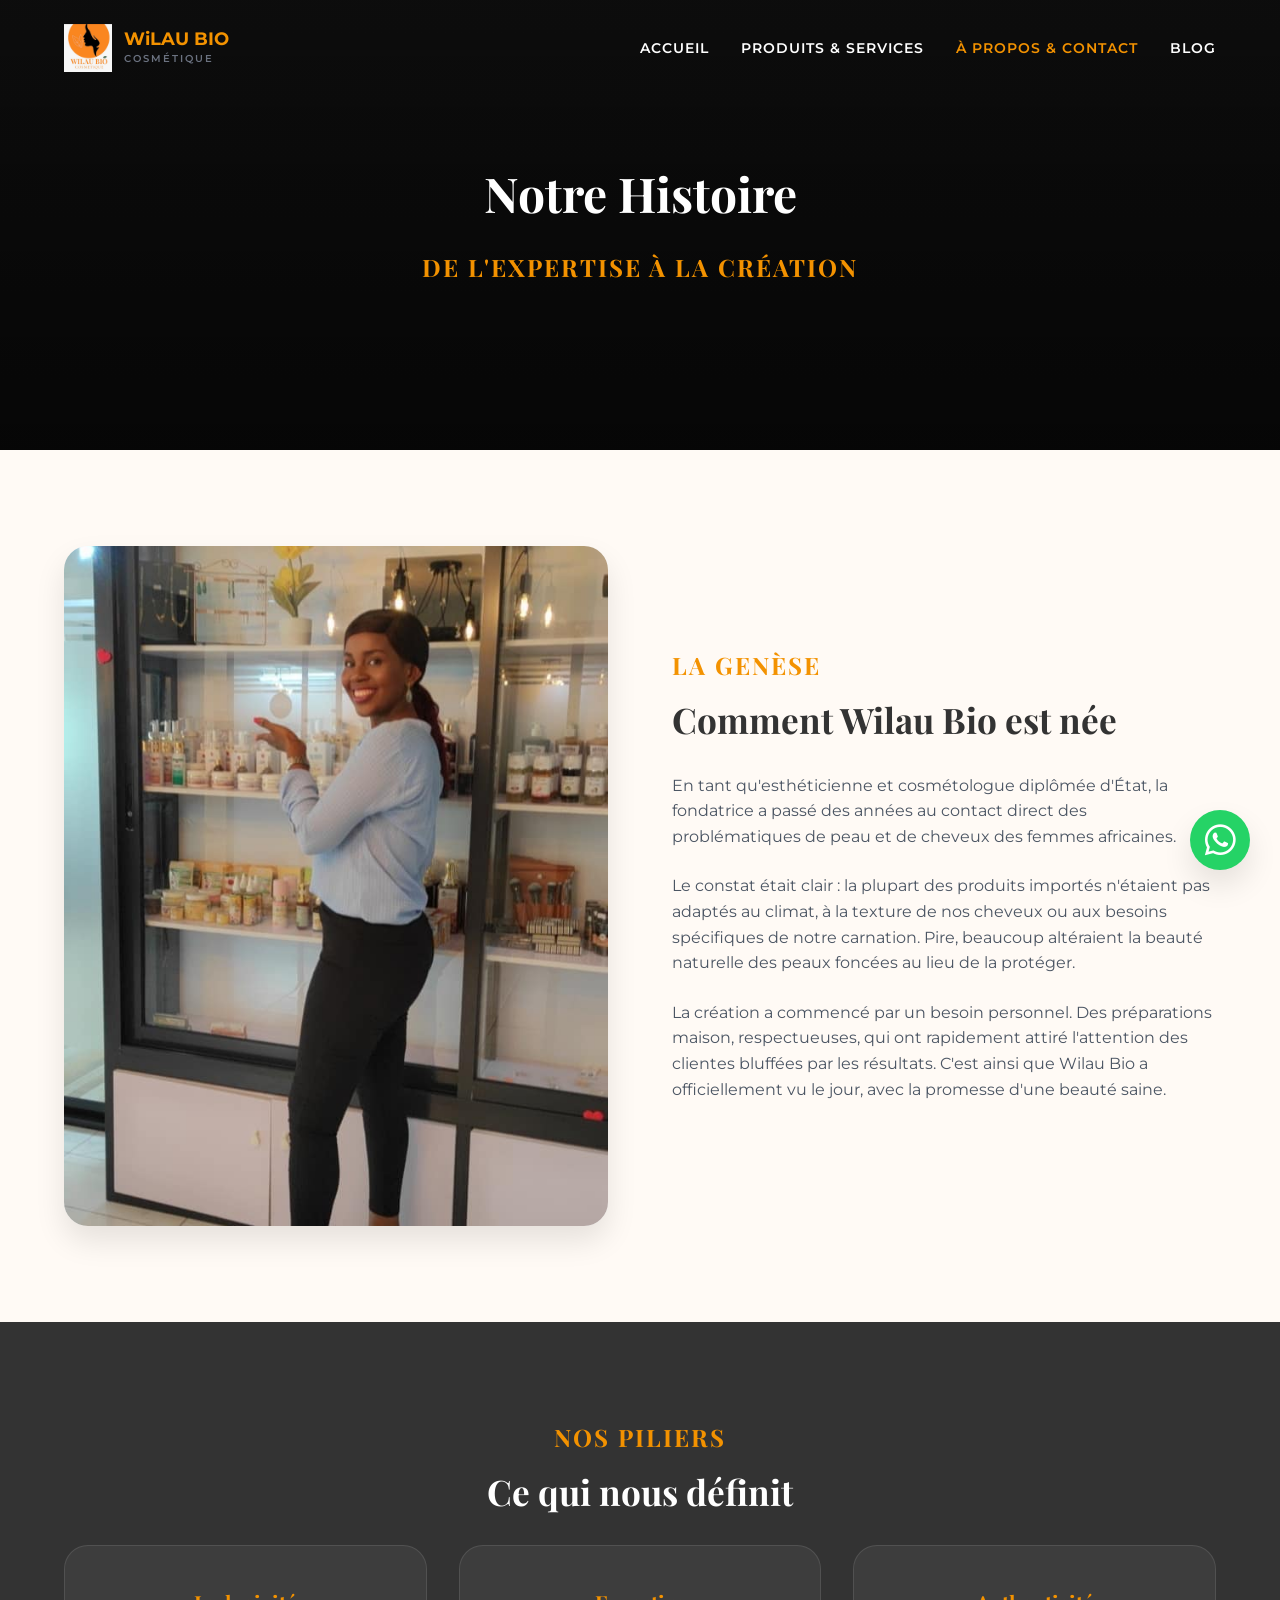
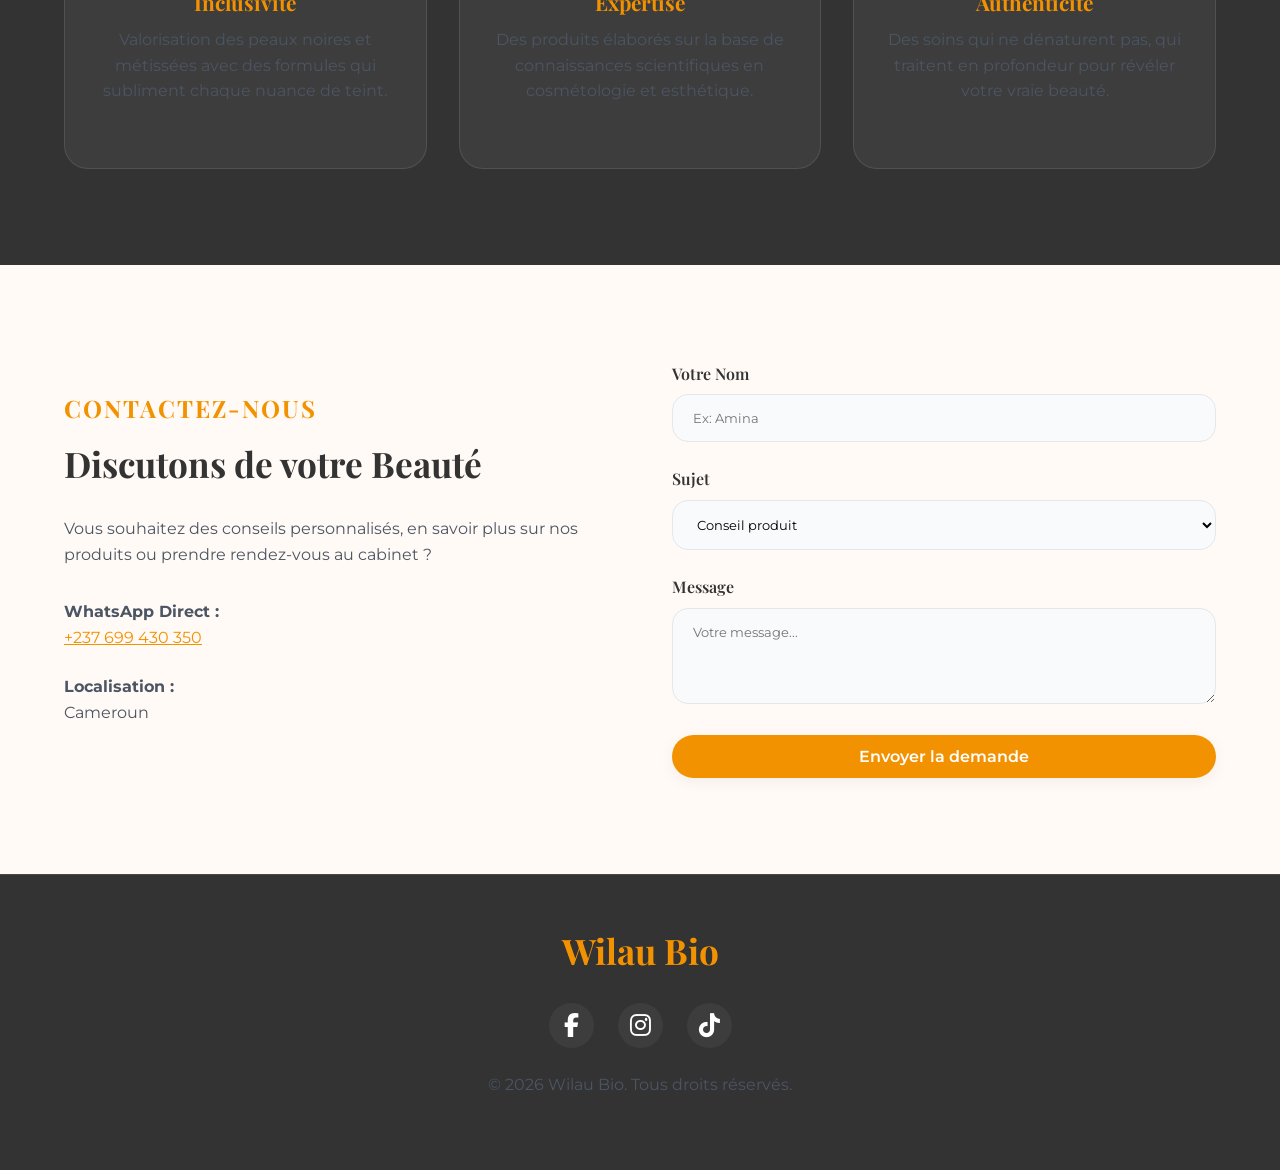
==== commit fbb64923: "une version bien ameliorer du site la derxieme version apres la 2.0" ====
--- a/a-propos-contact.html
+++ b/a-propos-contact.html
@@ -5,135 +5,139 @@
     <meta name="viewport" content="width=device-width, initial-scale=1.0">
     <title>À propos & Contact | Wilau Bio</title>
     <link href="https://fonts.googleapis.com/css2?family=Playfair+Display:ital,wght@0,400;0,600;0,700;1,400&family=Montserrat:wght@300;400;500;600&display=swap" rel="stylesheet">
+    <link rel="stylesheet" href="https://cdnjs.cloudflare.com/ajax/libs/font-awesome/6.5.0/css/all.min.css">
     <link rel="stylesheet" href="css/style.css">
     <link rel="stylesheet" href="css/responsive.css">
 </head>
 <body>
+    <header class="header" id="header">
+        <div class="container nav-container">
+            <a href="index.html" class="logo-wrapper">
+                <img src="assets/logos/logo wilau.jpg" alt="Logo WiLAU BIO" style="height: 48px; width: auto; object-fit: contain;">
+                <div class="logo-text">
+                    <span class="logo-title">WiLAU BIO</span>
+                    <span class="logo-subtitle">Cosmétique</span>
+                </div>
+            </a>
+            <div class="hamburger" id="hamburger"><span></span><span></span><span></span></div>
+            <nav class="nav-menu" id="nav-menu">
+                <ul>
+                    <li><a href="index.html">Accueil</a></li>
+                    <li><a href="produit-services.html">Produits & Services</a></li>
+                    <li><a href="a-propos-contact.html" class="active">À propos & Contact</a></li>
+                    <li><a href="blog.html">Blog</a></li>
+                </ul>
+            </nav>
+        </div>
+    </header>
 
-<header class="header" id="header">
-    <div class="container nav-container">
-        <a href="index.html" class="logo-wrapper">
-            <img src="assets/logos/logo wilau.jpg" alt="Logo WiLAU BIO" style="height: 48px; width: auto; object-fit: contain;">
-            <div class="logo-text">
-                <span class="logo-title">WiLAU BIO</span>
-                <span class="logo-subtitle">Cosmétique</span>
+    <section class="page-banner reveal" style="background-image: linear-gradient(rgba(0,0,0,0.6), rgba(0,0,0,0.7)), url('https://images.unsplash.com/photo-1555820598-c61a5b4f2c05?q=80&w=1920&auto=format&fit=crop');">
+        <div class="container center text-light">
+            <h1>Notre Histoire</h1>
+            <p class="accent-font gold-text">De l'Expertise à la Création</p>
+        </div>
+    </section>
+
+    <section class="story-section bg-cream section-padding reveal">
+        <div class="container split-layout">
+            <div class="img-wrapper aspect-portrait">
+                <img src="assets/images/wilau imgt.jpg" alt="Préparation de soins cosmétiques">
             </div>
-        </a>
-
-        <div class="hamburger" id="hamburger">
-            <span></span><span></span><span></span>
-        </div>
-
-        <nav class="nav-menu" id="nav-menu">
-            <ul>
-                <li><a href="index.html">Accueil</a></li>
-                <li><a href="produits-services.html">Produits & Services</a></li>
-                <li><a href="a-propos-contact.html" class="active">À propos & Contact</a></li>
-                <li><a href="blog.html">Blog</a></li>
-            </ul>
-        </nav>
-    </div>
-</header>
-
-<section class="page-banner reveal" style="background-image: linear-gradient(rgba(0,0,0,0.6), rgba(0,0,0,0.6)), url('assets/images/wilau img 5.jpg');">
-    <div class="container center text-light">
-        <h1>Notre Histoire</h1>
-        <p class="accent-font gold-text">De l'Expertise à la Création</p>
-    </div>
-</section>
-
-<section class="story-section bg-cream section-padding reveal">
-    <div class="container split-layout">
-        <div class="img-wrapper aspect-portrait">
-            <img src="assets/images/wilau imgt.jpg" alt="Préparation de soins cosmétiques">
-        </div>
-
-        <div class="text-content">
-            <span class="accent-font gold-text">La Genèse</span>
-            <h2>Comment Wilau Bio est née</h2>
-            <p>En tant qu'esthéticienne et cosmétologue diplômée d'État, la fondatrice a passé des années au contact direct des problématiques de peau et de cheveux des femmes africaines.</p>
-            <p>Le constat était clair : la plupart des produits importés n'étaient pas adaptés au climat, à la texture de nos cheveux ou aux besoins spécifiques de notre carnation. Pire, beaucoup altéraient la beauté naturelle des peaux foncées au lieu de la protéger.</p>
-            <p>La création a commencé par un besoin personnel. Des préparations maison, respectueuses, qui ont rapidement attiré l'attention des clientes bluffées par les résultats. C'est ainsi que Wilau Bio a officiellement vu le jour, avec la promesse d'une beauté saine.</p>
-        </div>
-    </div>
-</section>
-
-<section class="values-section bg-dark text-light section-padding reveal">
-    <div class="container">
-        <div class="section-header center">
-            <span class="accent-font gold-text">Nos Piliers</span>
-            <h2>Ce qui nous définit</h2>
-        </div>
-
-        <div class="grid-3 center">
-            <div class="value-card">
-                <h3 class="gold-text">Inclusivité</h3>
-                <p style="color: white;">Valorisation des peaux noires et métissées avec des formules qui subliment chaque nuance de teint.</p>
-            </div>
-            <div class="value-card">
-                <h3 class="gold-text">Expertise</h3>
-                <p style="color: white;" >Des produits élaborés sur la base de connaissances scientifiques en cosmétologie et esthétique.</p>
-            </div>
-            <div class="value-card">
-                <h3 class="gold-text">Authenticité</h3>
-                <p style="color: white;">Des soins qui ne dénaturent pas, qui traitent en profondeur pour révéler votre vraie beauté.</p>
+            <div class="text-content">
+                <span class="accent-font gold-text">La Genèse</span>
+                <h2>Comment Wilau Bio est née</h2>
+                <p>En tant qu'esthéticienne et cosmétologue diplômée d'État, la fondatrice a passé des années au contact direct des problématiques de peau et de cheveux des femmes africaines.</p>
+                <p>Le constat était clair : la plupart des produits importés n'étaient pas adaptés au climat, à la texture de nos cheveux ou aux besoins spécifiques de notre carnation. Pire, beaucoup altéraient la beauté naturelle des peaux foncées au lieu de la protéger.</p>
+                <p>La création a commencé par un besoin personnel. Des préparations maison, respectueuses, qui ont rapidement attiré l'attention des clientes bluffées par les résultats. C'est ainsi que Wilau Bio a officiellement vu le jour, avec la promesse d'une beauté saine.</p>
             </div>
         </div>
-    </div>
-</section>
+    </section>
 
-<section class="contact-section bg-cream section-padding reveal">
-    <div class="container split-layout">
-        <div class="text-content">
-            <span class="accent-font gold-text">Contactez-nous</span>
-            <h2>Discutons de votre Beauté</h2>
-            <p>Vous souhaitez des conseils personnalisés, en savoir plus sur nos produits ou prendre rendez-vous au cabinet ?</p>
-
-            <div class="contact-info mt-2">
-                <p>
-                    <strong>WhatsApp Direct :</strong><br>
-                    <a href="https://wa.me/237697655431?text=Bonjour%20Wilau%20Bio,%20je%20souhaite%20vous%20contacter%20pour%20en%20savoir%20plus%20sur%20vos%20produits%20et%20services." class="gold-text" target="_blank">
-                        +237 697 655 431
-                    </a>
-                </p>
-                <p><strong>Localisation :</strong><br> Cameroun</p>
+    <section class="values-section bg-dark text-light section-padding reveal">
+        <div class="container">
+            <div class="section-header center">
+                <span class="accent-font gold-text">Nos Piliers</span>
+                <h2>Ce qui nous définit</h2>
+            </div>
+            <div class="grid-3 center">
+                <div class="value-card">
+                    <h3 class="gold-text">Inclusivité</h3>
+                    <p>Valorisation des peaux noires et métissées avec des formules qui subliment chaque nuance de teint.</p>
+                </div>
+                <div class="value-card">
+                    <h3 class="gold-text">Expertise</h3>
+                    <p>Des produits élaborés sur la base de connaissances scientifiques en cosmétologie et esthétique.</p>
+                </div>
+                <div class="value-card">
+                    <h3 class="gold-text">Authenticité</h3>
+                    <p>Des soins qui ne dénaturent pas, qui traitent en profondeur pour révéler votre vraie beauté.</p>
+                </div>
             </div>
         </div>
+    </section>
 
-        <div class="contact-form-ui">
-            <form action="#" class="premium-form">
-                <div class="form-group">
-                    <label for="name">Votre Nom</label>
-                    <input type="text" id="name" placeholder="Ex: Amina" required>
+    <section class="contact-section bg-cream section-padding reveal">
+        <div class="container split-layout">
+            <div class="text-content">
+                <span class="accent-font gold-text">Contactez-nous</span>
+                <h2>Discutons de votre Beauté</h2>
+                <p>Vous souhaitez des conseils personnalisés, en savoir plus sur nos produits ou prendre rendez-vous au cabinet ?</p>
+                <div class="contact-info mt-2">
+                    <p><strong>WhatsApp Direct :</strong><br>
+                    <a href="https://wa.me/237699430350?text=Bonjour%20Wilau%20Bio" class="gold-text" target="_blank">+237 699 430 350</a></p>
+                    <p><strong>Localisation :</strong><br> Cameroun</p>
                 </div>
+            </div>
+            <div class="contact-form-ui">
+                <form action="#" class="premium-form">
+                    <div class="form-group">
+                        <label for="name">Votre Nom</label>
+                        <input type="text" id="name" placeholder="Ex: Amina" required>
+                    </div>
+                    <div class="form-group">
+                        <label for="subject">Sujet</label>
+                        <select id="subject">
+                            <option>Conseil produit</option>
+                            <option>Réservation de soin</option>
+                            <option>Partenariat</option>
+                        </select>
+                    </div>
+                    <div class="form-group">
+                        <label for="message">Message</label>
+                        <textarea id="message" rows="4" placeholder="Votre message..." required></textarea>
+                    </div>
+                    <button type="submit" class="btn btn-primary full-width">Envoyer la demande</button>
+                </form>
+            </div>
+        </div>
+    </section>
 
-                <div class="form-group">
-                    <label for="subject">Sujet</label>
-                    <select id="subject">
-                        <option>Conseil produit</option>
-                        <option>Réservation de soin</option>
-                        <option>Partenariat</option>
-                    </select>
-                </div>
+   <footer class="footer bg-dark">
+        <div class="container center text-light">
+            <h2 class="gold-text">Wilau Bio</h2>
+            
+            <div class="social-links">
+                <a href="#" target="_blank" aria-label="Facebook de Wilau Bio">
+                    <i class="fab fa-facebook-f"></i>
+                </a>
+                
+                <a href="#" target="_blank" aria-label="Instagram de Wilau Bio">
+                    <i class="fab fa-instagram"></i>
+                </a>
+                
+                <a href="#" target="_blank" aria-label="TikTok de Wilau Bio">
+                    <i class="fab fa-tiktok"></i>
+                </a>
+            </div>
 
-                <div class="form-group">
-                    <label for="message">Message</label>
-                    <textarea id="message" rows="4" placeholder="Votre message..." required></textarea>
-                </div>
+            <p>© 2026 Wilau Bio. Tous droits réservés.</p>
+        </div>
+    </footer>
 
-                <button type="submit" class="btn btn-primary full-width">Envoyer la demande</button>
-            </form>
-        </div>
-    </div>
-</section>
+    <a href="https://wa.me/237699430350?text=Bonjour%20Wilau%20Bio,%20j'ai%20une%20question%20depuis%20votre%20site%20web." class="whatsapp-float" target="_blank" aria-label="Contacter sur WhatsApp">
+        <i class="fab fa-whatsapp"></i>
+    </a>
 
-<footer>
-    <div class="container center">
-        <h2 class="gold-text">Wilau Bio</h2>
-        <p>© 2026 Wilau Bio. Tous droits réservés.</p>
-    </div>
-</footer>
-
-<script src="js/main.js"></script>
+    <script src="js/main.js"></script>
 </body>
 </html>
--- a/css/style.css
+++ b/css/style.css
@@ -331,4 +331,158 @@
 
 /* Ajustement pour le prix sur les cartes */
 .product-price { font-size: 1.2rem; font-weight: 700; color: var(--color-gold); margin: 0.5rem 0 1rem; }
-.product-category { font-size: 0.75rem; text-transform: uppercase; letter-spacing: 1px; color: #6b7280; display: block; margin-bottom: 0.5rem; }+.product-category { font-size: 0.75rem; text-transform: uppercase; letter-spacing: 1px; color: #6b7280; display: block; margin-bottom: 0.5rem; }
+.whatsapp-float i {
+    color: #fff;
+    font-size: 30px;
+}
+/* ==========================================================================
+   BOUTON WHATSAPP FLOTTANT
+   ========================================================================== */
+.whatsapp-float {
+    position: fixed;
+    width: 60px;
+    height: 60px;
+    bottom: 30px;
+    right: 30px;
+    background-color: #25d366; /* Le fond vert */
+    border-radius: 50px;
+    display: flex;
+    align-items: center;
+    justify-content: center;
+    box-shadow: var(--shadow-strong);
+    z-index: 9999; /* Force le bouton à rester au-dessus de tout */
+    text-decoration: none;
+    transition: var(--transition);
+    animation: pulse-wa 2s infinite;
+}
+
+.whatsapp-float:hover {
+    transform: scale(1.1);
+    background-color: #1ebe57;
+    animation: none;
+}
+
+.whatsapp-float i {
+    color: #fff;
+    font-size: 35px; /* Taille de l'icône FontAwesome */
+}
+
+/* Animation de pulsation */
+@keyframes pulse-wa {
+    0% { box-shadow: 0 0 0 0 rgba(37, 211, 102, 0.5); }
+    70% { box-shadow: 0 0 0 15px rgba(37, 211, 102, 0); }
+    100% { box-shadow: 0 0 0 0 rgba(37, 211, 102, 0); }
+}
+
+/* Réduction sur mobile */
+@media (max-width: 768px) {
+    .whatsapp-float { width: 50px; height: 50px; bottom: 20px; right: 20px; }
+    .whatsapp-float i { font-size: 28px; }
+}/* ==========================================================================
+   RÉSEAUX SOCIAUX (FOOTER)
+   ========================================================================== */
+.social-links {
+    display: flex;
+    justify-content: center;
+    gap: 1.5rem;
+    margin: 1.5rem 0;
+}
+
+.social-links a {
+    color: var(--color-white);
+    font-size: 1.5rem;
+    transition: var(--transition);
+    display: inline-block;
+    background: rgba(255, 255, 255, 0.05);
+    width: 45px;
+    height: 45px;
+    line-height: 45px; /* Centre l'icône verticalement */
+    border-radius: 50%; /* Rend le fond rond */
+}
+
+.social-links a:hover {
+    color: var(--color-dark);
+    background-color: var(--color-gold);
+    transform: translateY(-5px);
+    box-shadow: 0 5px 15px rgba(243, 146, 0, 0.4);
+}/* ==========================================================================
+   CARTES PREMIUM (ACCUEIL)
+   ========================================================================== */
+.premium-card {
+    background: var(--color-white);
+    padding: 1.5rem;
+    border-radius: 2.5rem; /* Gros arrondi élégant */
+    box-shadow: var(--shadow-soft);
+    transition: var(--transition);
+    position: relative;
+    border: 1px solid #f3f4f6;
+    text-align: center;
+    display: flex;
+    flex-direction: column;
+}
+
+.premium-card:hover {
+    transform: translateY(-10px);
+    box-shadow: var(--shadow-strong);
+}
+
+/* Design spécifique pour le Best-Seller (Potion Magique) */
+.premium-card.best-seller {
+    border: 2px solid var(--color-gold);
+    transform: scale(1.05); /* Légèrement plus grande pour la mettre en valeur */
+    z-index: 2;
+}
+
+.premium-card.best-seller:hover {
+    transform: scale(1.05) translateY(-10px);
+}
+
+.badge-best-seller {
+    position: absolute;
+    top: -15px;
+    left: 50%;
+    transform: translateX(-50%);
+    background: var(--color-gold);
+    color: var(--color-white);
+    padding: 5px 20px;
+    border-radius: 50px;
+    font-size: 0.7rem;
+    font-weight: 700;
+    text-transform: uppercase;
+    letter-spacing: 2px;
+    box-shadow: 0 4px 10px rgba(243, 146, 0, 0.3);
+    z-index: 10;
+}
+
+.premium-card h3 {
+    color: var(--color-gold);
+    text-transform: uppercase;
+    font-size: 1.5rem;
+    margin: 1.5rem 0 0.5rem;
+    letter-spacing: -0.5px;
+}
+
+.premium-card p {
+    font-size: 0.9rem;
+    color: #6b7280;
+    margin-bottom: 1.5rem;
+    flex-grow: 1;
+}
+
+.premium-card .img-wrapper {
+    border-radius: 1.5rem;
+}
+.product-container {
+    display: flex;          /* Active le mode Flexbox */
+    justify-content: center; /* Centre les produits horizontalement */
+    gap: 20px;              /* Ajoute un espace entre les deux produits */
+    flex-wrap: nowrap;      /* Force les produits à rester sur une seule ligne */
+    padding: 20px;
+}
+
+.product-card {
+    width: 45%;             /* Ajuste la largeur pour qu'ils tiennent à deux */
+    max-width: 300px;       /* Pour éviter qu'ils ne deviennent trop grands */
+    position: relative;     /* Important pour ton badge Best Seller */
+}
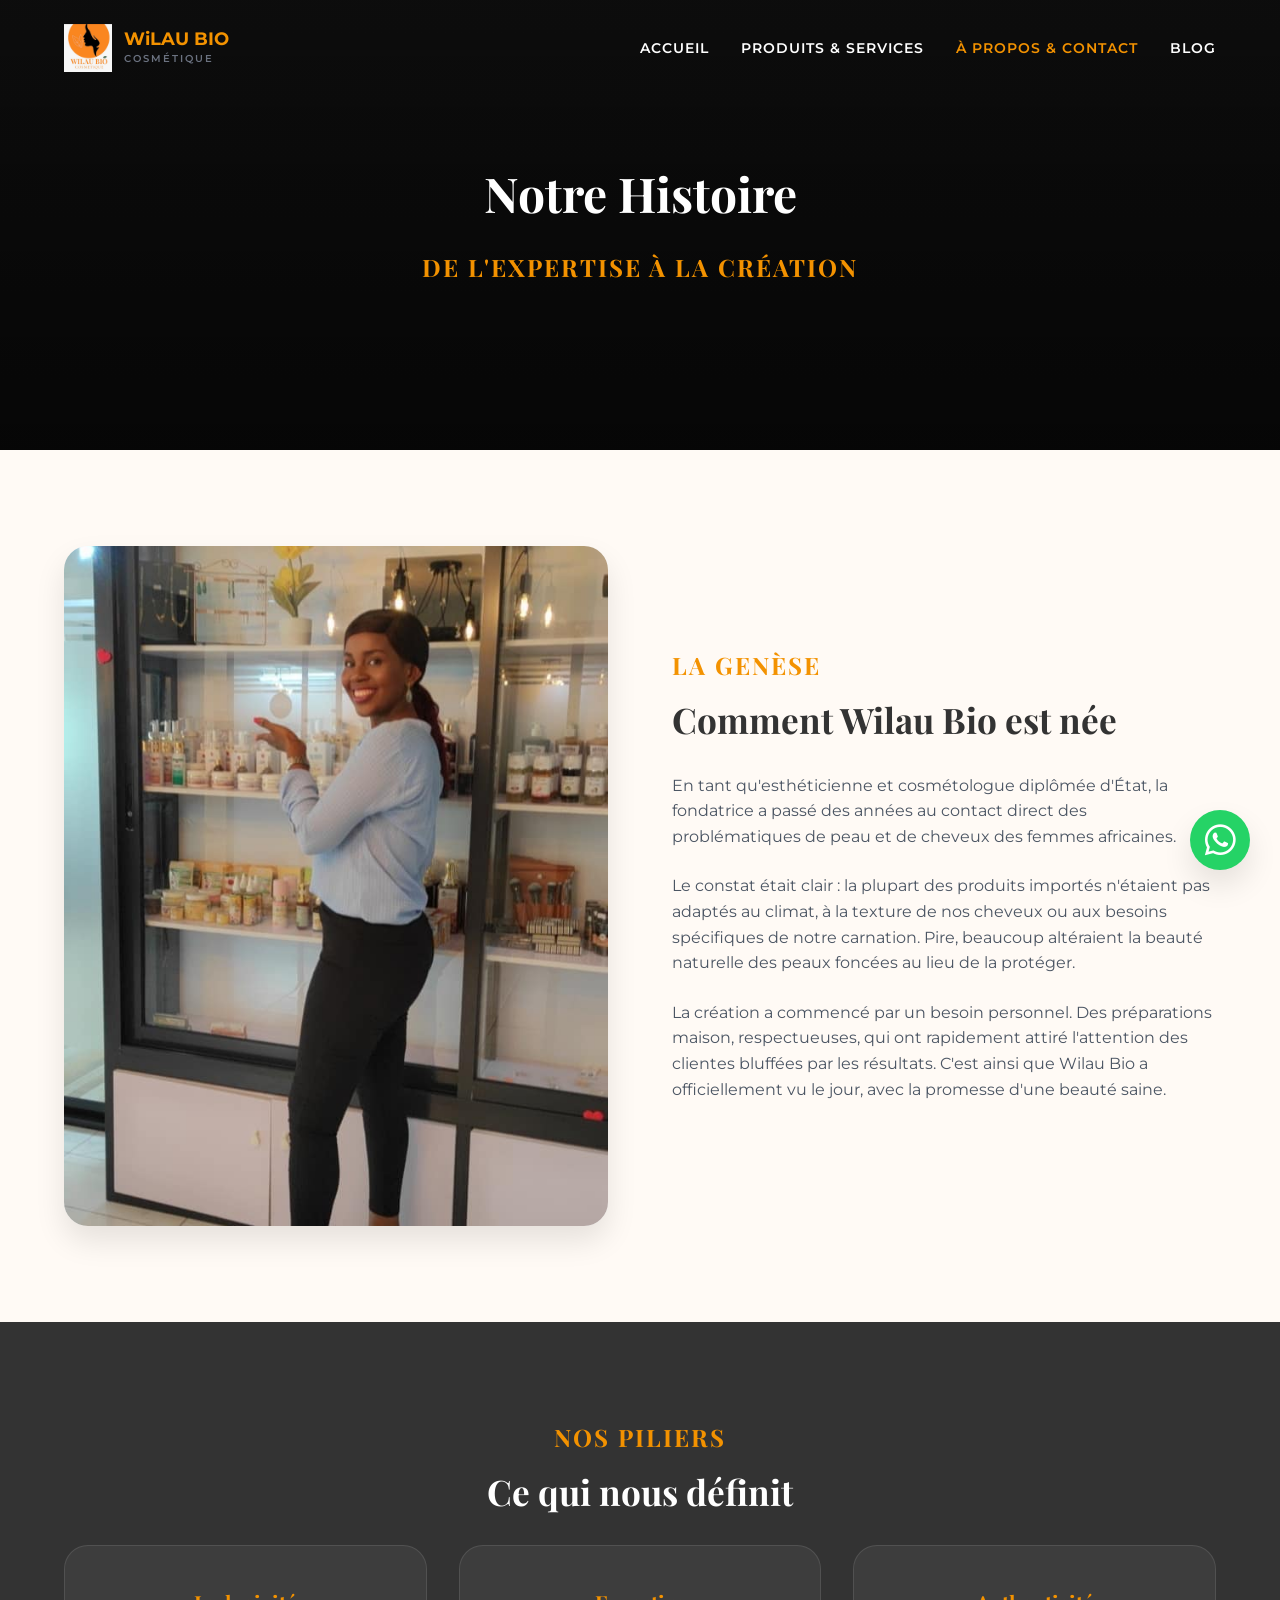
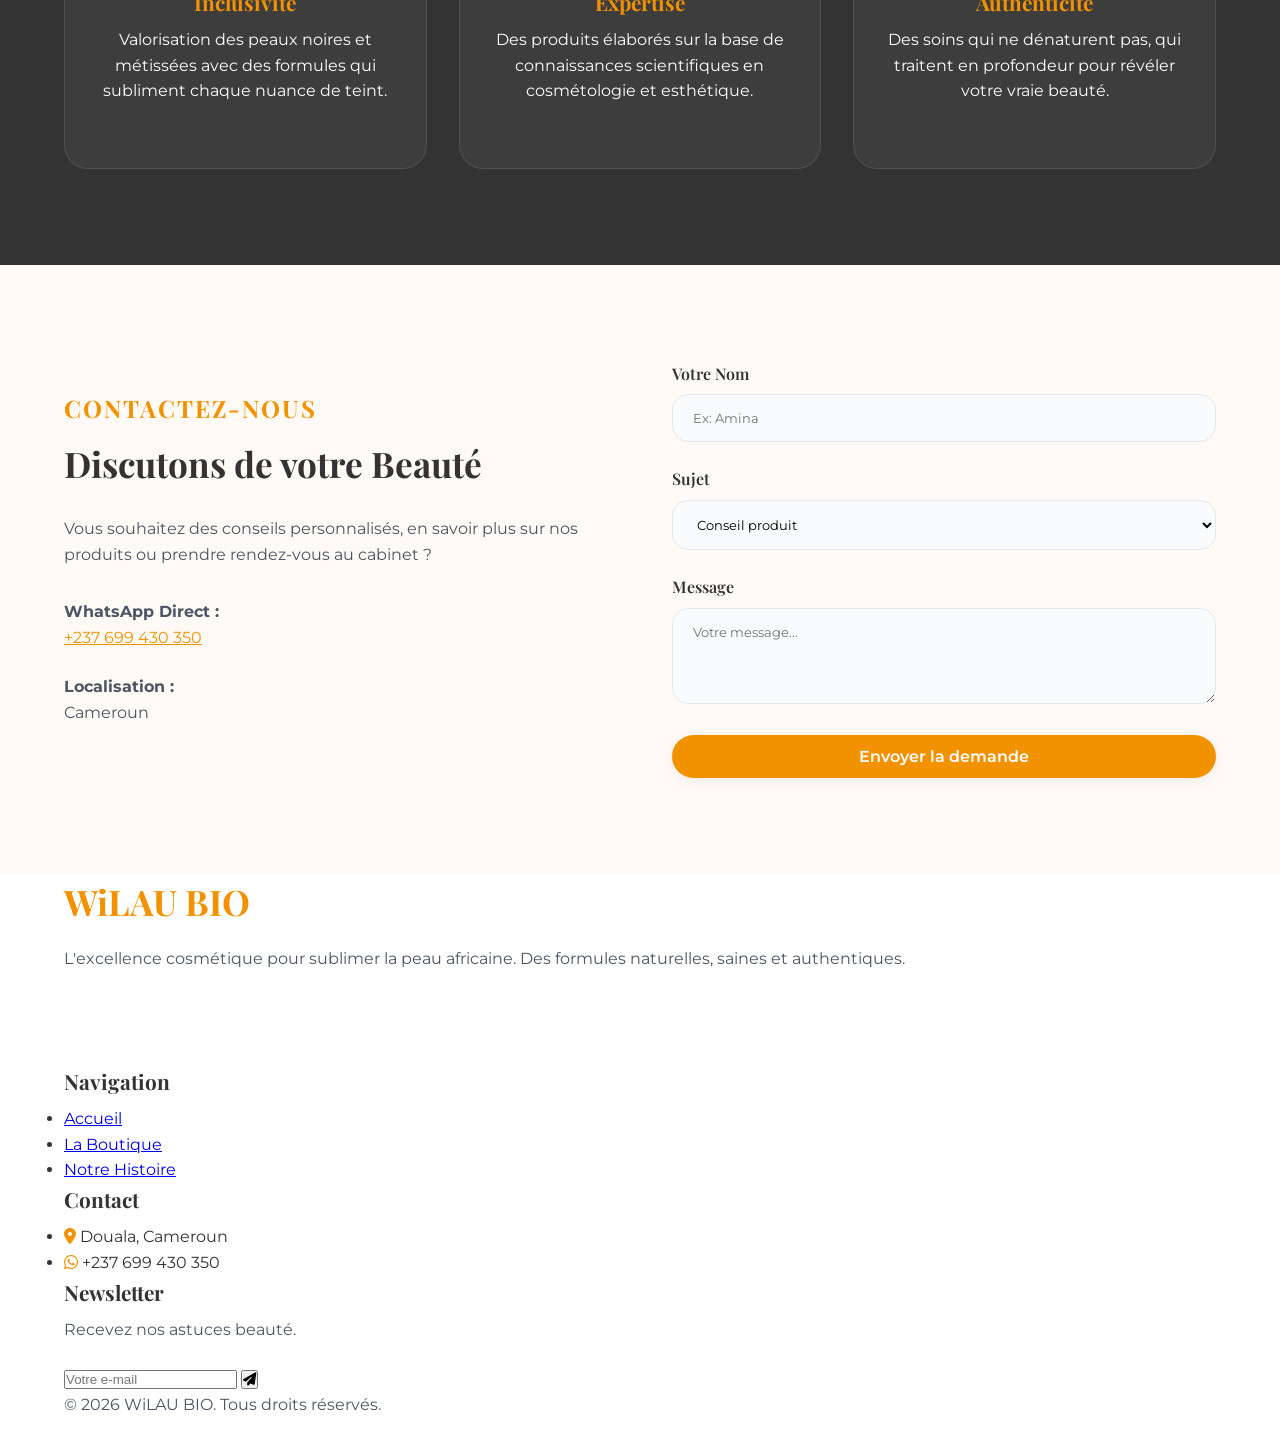
==== commit 81e0894e: "Add files via upload" ====
--- a/a-propos-contact.html
+++ b/a-propos-contact.html
@@ -23,7 +23,7 @@
             <nav class="nav-menu" id="nav-menu">
                 <ul>
                     <li><a href="index.html">Accueil</a></li>
-                    <li><a href="produit-services.html">Produits & Services</a></li>
+                    <li><a href="produits-services.html">Produits & Services</a></li>
                     <li><a href="a-propos-contact.html" class="active">À propos & Contact</a></li>
                     <li><a href="blog.html">Blog</a></li>
                 </ul>
@@ -62,15 +62,15 @@
             <div class="grid-3 center">
                 <div class="value-card">
                     <h3 class="gold-text">Inclusivité</h3>
-                    <p>Valorisation des peaux noires et métissées avec des formules qui subliment chaque nuance de teint.</p>
+                    <p style="color: #ffffff;">Valorisation des peaux noires et métissées avec des formules qui subliment chaque nuance de teint.</p>
                 </div>
                 <div class="value-card">
                     <h3 class="gold-text">Expertise</h3>
-                    <p>Des produits élaborés sur la base de connaissances scientifiques en cosmétologie et esthétique.</p>
+                    <p style="color: #ffffff;">Des produits élaborés sur la base de connaissances scientifiques en cosmétologie et esthétique.</p>
                 </div>
                 <div class="value-card">
                     <h3 class="gold-text">Authenticité</h3>
-                    <p>Des soins qui ne dénaturent pas, qui traitent en profondeur pour révéler votre vraie beauté.</p>
+                    <p style="color: #ffffff;">Des soins qui ne dénaturent pas, qui traitent en profondeur pour révéler votre vraie beauté.</p>
                 </div>
             </div>
         </div>
@@ -89,7 +89,7 @@
                 </div>
             </div>
             <div class="contact-form-ui">
-                <form action="#" class="premium-form">
+                <form class="premium-form" onsubmit="sendToWhatsApp(event)">
                     <div class="form-group">
                         <label for="name">Votre Nom</label>
                         <input type="text" id="name" placeholder="Ex: Amina" required>
@@ -108,33 +108,82 @@
                     </div>
                     <button type="submit" class="btn btn-primary full-width">Envoyer la demande</button>
                 </form>
+
+                <script>
+                    function sendToWhatsApp(event) {
+                        event.preventDefault(); // Stoppe le rechargement de la page
+                        
+                        // Récupération des mots tapés
+                        const name = document.getElementById('name').value;
+                        const subject = document.getElementById('subject').value;
+                        const message = document.getElementById('message').value;
+                        
+                        // Création du beau texte WhatsApp
+                        const text = `Bonjour Wilau Bio ! ✨\n\nJe suis *${name}*.\n*Sujet :* ${subject}\n\n*Mon message :*\n${message}`;
+                        
+                        // Génération du lien WhatsApp sécurisé et redirection forcée
+                        const url = `https://wa.me/237699430350?text=${encodeURIComponent(text)}`;
+                        window.location.href = url; // <-- LA LIGNE MAGIQUE QUI CONTOURNE LES BLOQUEURS
+                    }
+                </script>
+            </div>
+    </section>
+
+   <footer class="footer-pro">
+        <div class="container">
+            <div class="footer-grid">
+                <div class="footer-col brand-col">
+                    <h2 class="gold-text" style="font-family: var(--font-heading); margin-bottom: 1rem;">WiLAU BIO</h2>
+                    <p>L'excellence cosmétique pour sublimer la peau africaine. Des formules naturelles, saines et authentiques.</p>
+                    <div class="social-links" style="justify-content: flex-start;">
+                        <a href="#" target="_blank"><i class="fab fa-facebook-f"></i></a>
+                        <a href="#" target="_blank"><i class="fab fa-instagram"></i></a>
+                        <a href="#" target="_blank"><i class="fab fa-tiktok"></i></a>
+                    </div>
+                </div>
+                <div class="footer-col links-col">
+                    <h3 class="footer-title">Navigation</h3>
+                    <ul>
+                        <li><a href="index.html">Accueil</a></li>
+                        <li><a href="produits-services.html">La Boutique</a></li>
+                        <li><a href="a-propos-contact.html">Notre Histoire</a></li>
+                    </ul>
+                </div>
+                <div class="footer-col contact-col">
+                    <h3 class="footer-title">Contact</h3>
+                    <ul>
+                        <li><i class="fas fa-map-marker-alt gold-text"></i> Douala, Cameroun</li>
+                        <li><i class="fab fa-whatsapp gold-text"></i> +237 699 430 350</li>
+                    </ul>
+                </div>
+                <div class="footer-col newsletter-col">
+                    <h3 class="footer-title">Newsletter</h3>
+                    <p>Recevez nos astuces beauté.</p>
+                    <form class="newsletter-form" onsubmit="sendNewsletter(event)">
+                        <input type="email" placeholder="Votre e-mail" required>
+                        <button type="submit"><i class="fas fa-paper-plane"></i></button>
+                    </form>
+                    
+                    <script>
+                        function sendNewsletter(event) {
+                            event.preventDefault();
+                            const email = event.target.querySelector('input[type="email"]').value;
+                            const text = `Bonjour Wilau Bio ! Je souhaite inscrire mon adresse email (*${email}*) à votre Newsletter.`;
+                            window.location.href = `https://wa.me/237699430350?text=${encodeURIComponent(text)}`;
+                            event.target.reset();
+                        }
+                    </script>
+                </div>
             </div>
         </div>
-    </section>
-
-   <footer class="footer bg-dark">
-        <div class="container center text-light">
-            <h2 class="gold-text">Wilau Bio</h2>
-            
-            <div class="social-links">
-                <a href="#" target="_blank" aria-label="Facebook de Wilau Bio">
-                    <i class="fab fa-facebook-f"></i>
-                </a>
-                
-                <a href="#" target="_blank" aria-label="Instagram de Wilau Bio">
-                    <i class="fab fa-instagram"></i>
-                </a>
-                
-                <a href="#" target="_blank" aria-label="TikTok de Wilau Bio">
-                    <i class="fab fa-tiktok"></i>
-                </a>
+        <div class="footer-bottom">
+            <div class="container">
+                <p>&copy; 2026 WiLAU BIO. Tous droits réservés.</p>
             </div>
-
-            <p>© 2026 Wilau Bio. Tous droits réservés.</p>
         </div>
     </footer>
 
-    <a href="https://wa.me/237699430350?text=Bonjour%20Wilau%20Bio,%20j'ai%20une%20question%20depuis%20votre%20site%20web." class="whatsapp-float" target="_blank" aria-label="Contacter sur WhatsApp">
+    <a href="https://wa.me/237699430350" class="whatsapp-float" target="_blank" aria-label="Contacter sur WhatsApp">
         <i class="fab fa-whatsapp"></i>
     </a>
 
